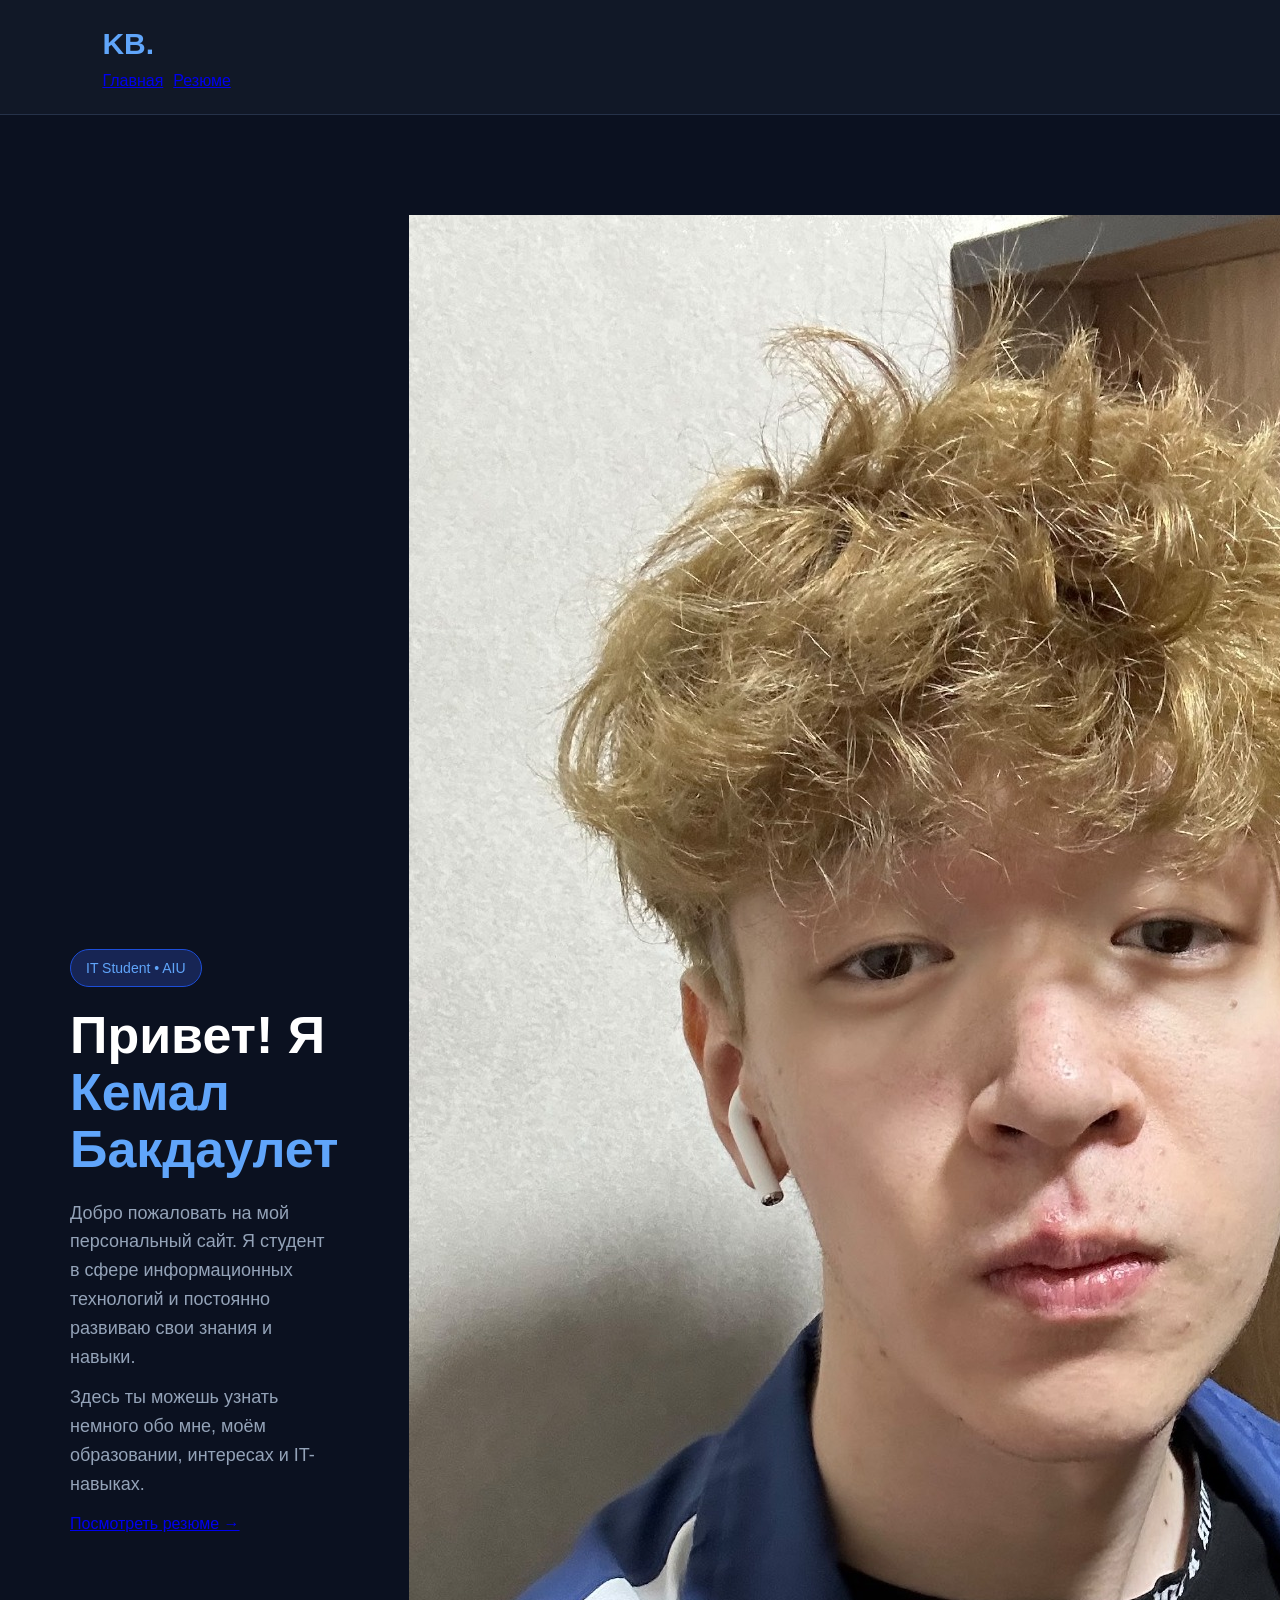
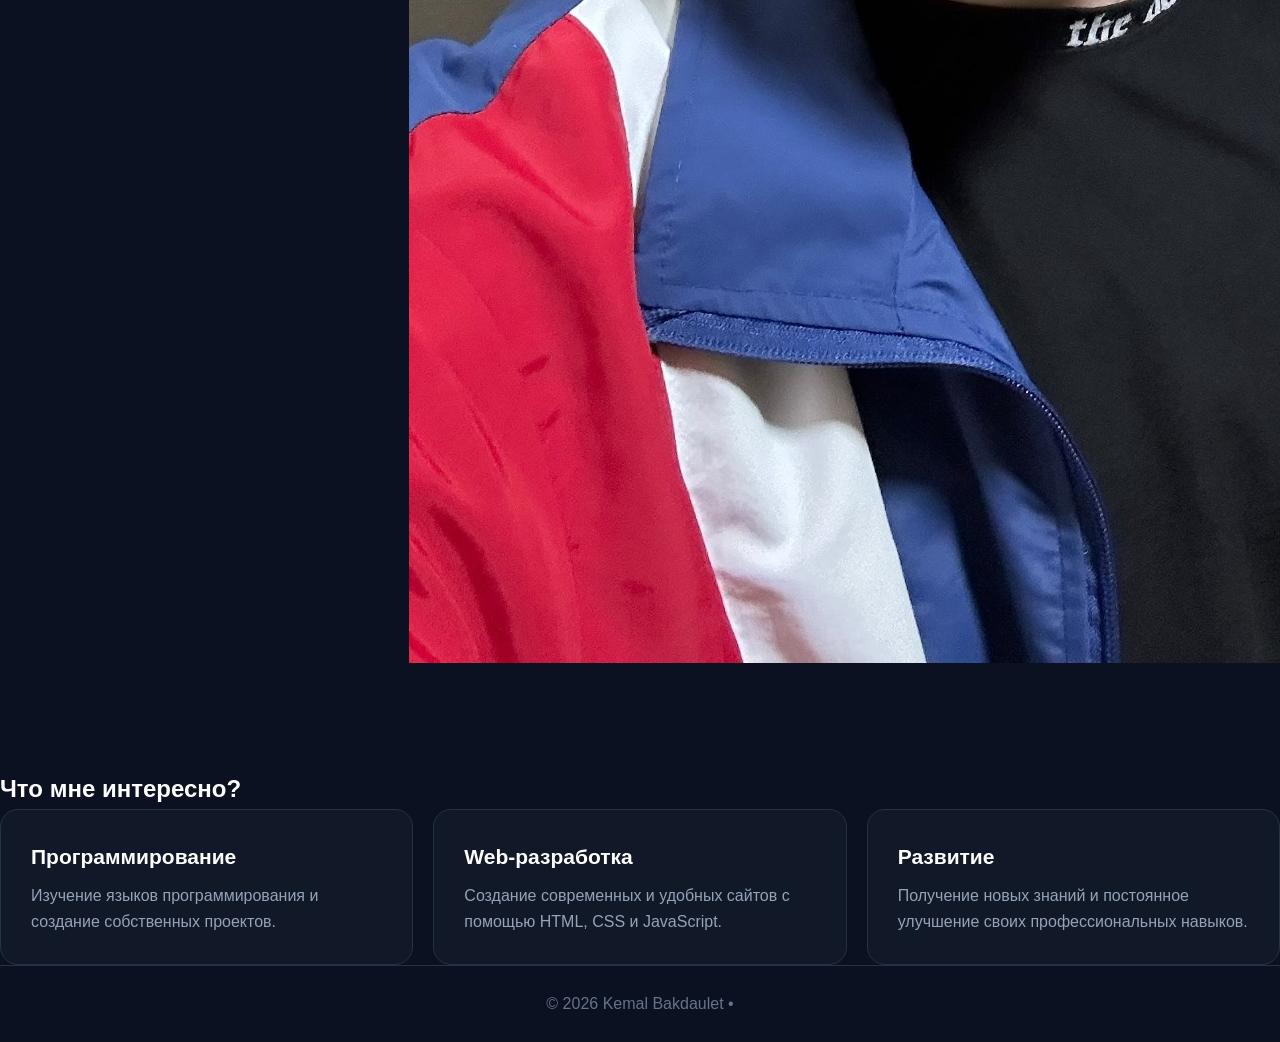
==== index.html @ 25a3812c "сделал резюме сайт с переодом" ====
<!DOCTYPE html>
<html lang="ru">
<head>
    <meta charset="UTF-8">
    <meta name="viewport" content="width=device-width, initial-scale=1.0">
    <title>Kemal Bakdaulet | Главная</title>
    <link rel="stylesheet" href="style.css">
</head>
<body>

<header>
    <div class="navbar">
        <div class="logo">KB.</div>
        <nav>
            <a href="index.html" class="active">Главная</a>
            <a href="resume.html">Резюме</a>
        </nav>
    </div>
</header>

<main class="container">
    <section class="hero">
        <div class="hero-text">
            <span class="badge">IT Student • AIU</span>

            <h1>Привет! Я<br><strong>Кемал Бакдаулет</strong></h1>

            <p>
                Добро пожаловать на мой персональный сайт.
                Я студент в сфере информационных технологий и
                постоянно развиваю свои знания и навыки.
            </p>

            <p>
                Здесь ты можешь узнать немного обо мне,
                моём образовании, интересах и IT-навыках.
            </p>

            <a class="btn" href="resume.html">Посмотреть резюме →</a>
        </div>

        <div class="hero-card">
            <img src="avatar.jpeg" alt="Фото Кемала Бакдаулета">
        </div>
    </section>

    <section class="section">
        <h2>Что мне интересно?</h2>

        <div class="cards">
            <div class="card">
                <h3>Программирование</h3>
                <p>Изучение языков программирования и создание собственных проектов.</p>
            </div>

            <div class="card">
                <h3>Web-разработка</h3>
                <p>Создание современных и удобных сайтов с помощью HTML, CSS и JavaScript.</p>
            </div>

            <div class="card">
                <h3>Развитие</h3>
                <p>Получение новых знаний и постоянное улучшение своих профессиональных навыков.</p>
            </div>
        </div>
    </section>
</main>

<footer>
    © 2026 Kemal Bakdaulet • 
</footer>

</body>
</html>
---- style.css ----
* {
    margin: 0;
    padding: 0;
    box-sizing: border-box;
}

body {
    font-family: Arial, sans-serif;
    background: #0b1120;
    color: #ffffff;
    line-height: 1.6;
}




header {
    width: 100%;
    padding: 20px 8%;
    display: flex;
    justify-content: space-between;
    align-items: center;

    background: #111827;
    border-bottom: 1px solid #263249;

    position: sticky;
    top: 0;
    z-index: 100;
}

.logo {
    font-size: 30px;
    font-weight: bold;
    color: #60a5fa;
}

nav {
    display: flex;
    gap: 10px;
}

nav button {
    padding: 10px 22px;

    border: none;
    border-radius: 10px;

    background: transparent;
    color: #9ca3af;

    font-size: 16px;
    cursor: pointer;

    transition: 0.3s;
}

nav button:hover {
    color: white;
    background: #1e293b;
}

nav button.active {
    background: #2563eb;
    color: white;
}




.page {
    display: none;
    min-height: calc(100vh - 150px);
}

.page.active {
    display: block;
    animation: showPage 0.4s ease;
}

@keyframes showPage {
    from {
        opacity: 0;
        transform: translateY(15px);
    }

    to {
        opacity: 1;
        transform: translateY(0);
    }
}




.hero {
    max-width: 1200px;
    margin: auto;

    padding: 100px 30px;

    display: flex;
    align-items: center;
    justify-content: space-between;

    gap: 70px;
}

.hero-text {
    max-width: 650px;
}

.badge {
    display: inline-block;

    padding: 7px 15px;
    margin-bottom: 20px;

    background: #172554;
    color: #60a5fa;

    border: 1px solid #1d4ed8;
    border-radius: 30px;

    font-size: 14px;
}

h1 {
    font-size: 52px;
    line-height: 1.1;
    margin-bottom: 20px;
}

.hero h1 strong {
    color: #60a5fa;
}

.hero h2 {
    font-size: 27px;
    color: #cbd5e1;
    margin-bottom: 20px;
}

.hero p {
    color: #94a3b8;
    font-size: 18px;
    margin-bottom: 12px;
}




.hero-image img {
    width: 300px;
    height: 300px;

    object-fit: cover;

    border-radius: 50%;

    border: 5px solid #2563eb;

    box-shadow: 0 0 60px rgba(37, 99, 235, 0.35);
}



.main-button {
    margin-top: 25px;

    padding: 14px 25px;

    border: none;
    border-radius: 10px;

    background: #2563eb;
    color: white;

    font-size: 16px;
    font-weight: bold;

    cursor: pointer;

    transition: 0.3s;
}

.main-button:hover {
    background: #3b82f6;
    transform: translateY(-2px);
}


.interests {
    max-width: 1200px;
    margin: auto;
    padding: 30px;
}

.interests > h2 {
    font-size: 32px;
    margin-bottom: 30px;
}

.cards {
    display: grid;

    grid-template-columns:
        repeat(3, 1fr);

    gap: 20px;
}

.card {
    padding: 30px;

    background: #111827;

    border: 1px solid #263249;
    border-radius: 18px;

    transition: 0.3s;
}

.card:hover {
    transform: translateY(-7px);
    border-color: #2563eb;
}

.card-icon {
    font-size: 40px;
    margin-bottom: 15px;
}

.card h3 {
    margin-bottom: 10px;
    font-size: 21px;
}

.card p {
    color: #94a3b8;
}



.resume-container {
    max-width: 900px;
    margin: auto;

    padding: 70px 30px;
}

.resume-header {
    display: flex;
    align-items: center;

    gap: 30px;

    padding: 35px;

    background: #111827;

    border: 1px solid #263249;
    border-radius: 20px;

    margin-bottom: 25px;
}

.resume-header img {
    width: 150px;
    height: 150px;

    object-fit: cover;

    border-radius: 50%;

    border: 4px solid #2563eb;
}

.resume-header h1 {
    font-size: 38px;
    margin-bottom: 8px;
}

.resume-header h2 {
    color: #60a5fa;
    font-size: 19px;
    margin-bottom: 10px;
}

.resume-header p {
    color: #94a3b8;
}



.resume-section {
    padding: 30px;
    margin-bottom: 20px;

    background: #111827;

    border: 1px solid #263249;
    border-radius: 18px;
}

.resume-section h2 {
    color: #60a5fa;
    margin-bottom: 18px;
    font-size: 27px;
}

.resume-section p {
    color: #cbd5e1;
    margin-bottom: 10px;
}

.education h3 {
    font-size: 21px;
    margin-bottom: 5px;
}

.education span {
    color: #64748b;
}



.skills {
    display: flex;
    flex-wrap: wrap;
    gap: 10px;
}

.skills span {
    padding: 8px 15px;

    background: #172554;

    border: 1px solid #1d4ed8;
    border-radius: 20px;

    color: #93c5fd;
}




.qualities {
    display: grid;

    grid-template-columns:
        repeat(3, 1fr);

    gap: 15px;
}

.qualities div {
    padding: 20px;

    background: #0f172a;

    border-radius: 12px;
}

.qualities h3 {
    margin-bottom: 8px;
}

.qualities p {
    font-size: 14px;
}




.goal {
    border-color: #2563eb;
}




footer {
    text-align: center;

    padding: 25px;

    color: #64748b;

    border-top: 1px solid #263249;
}




@media (max-width: 768px) {

    header {
        padding: 15px 20px;
    }

    .hero {
        flex-direction: column-reverse;
        text-align: center;

        padding: 60px 20px;
    }

    .hero-image img {
        width: 220px;
        height: 220px;
    }

    h1 {
        font-size: 38px;
    }

    .cards {
        grid-template-columns: 1fr;
    }

    .resume-header {
        flex-direction: column;
        text-align: center;
    }

    .qualities {
        grid-template-columns: 1fr;
    }
}
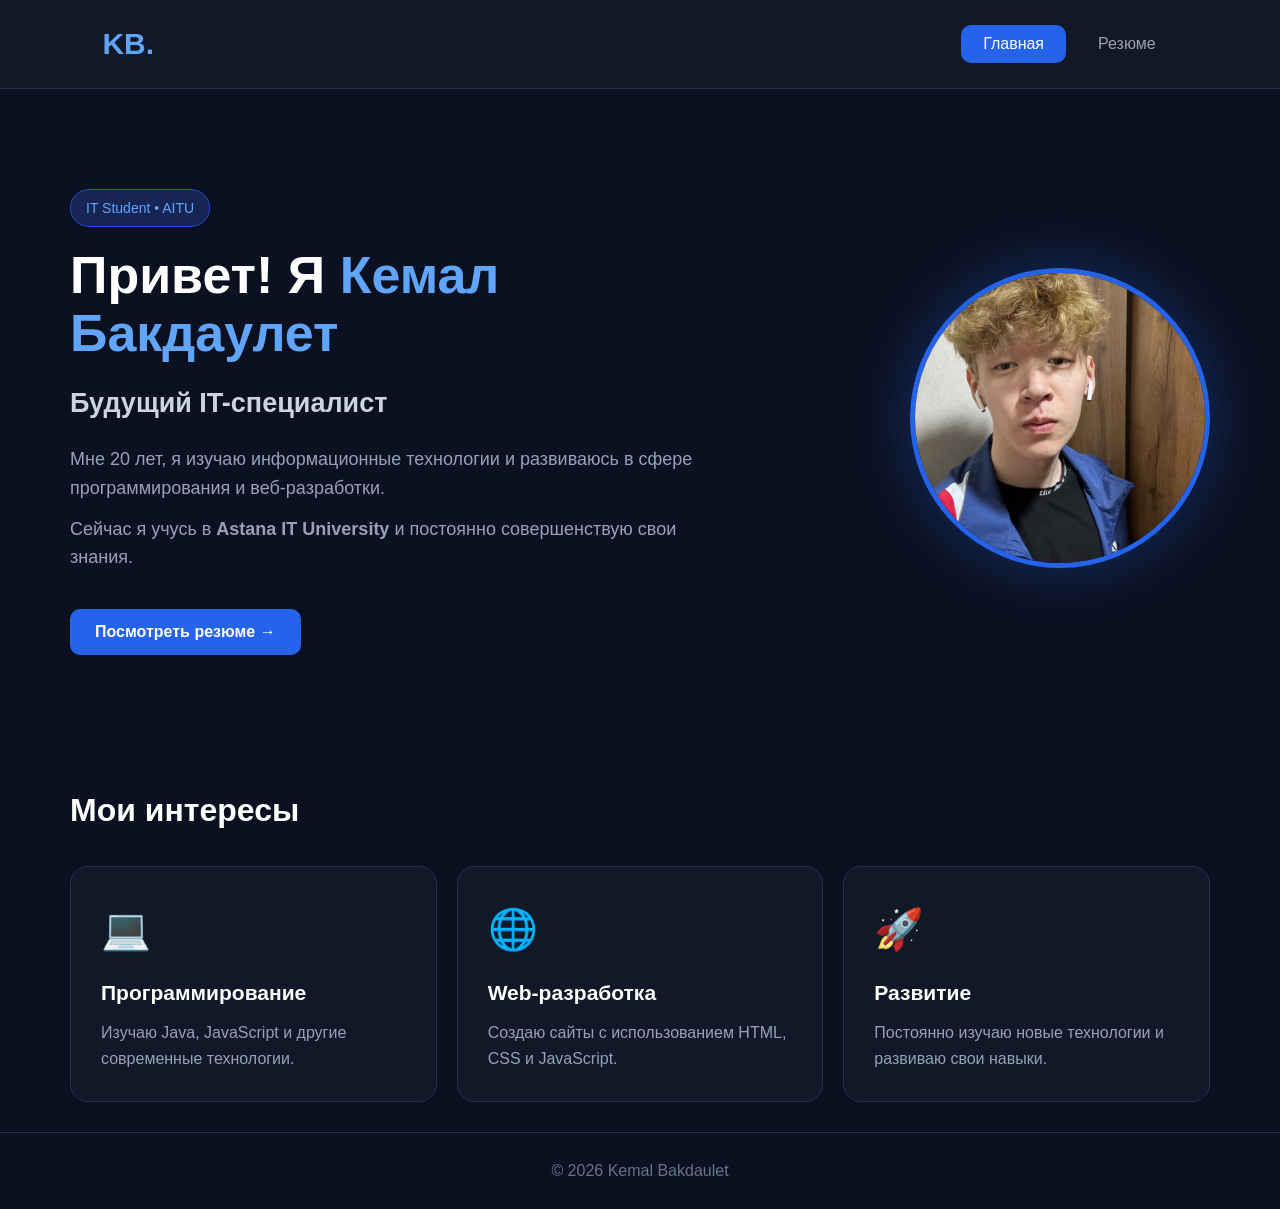
==== commit 03bdc584: "сделал сайт с переходом через джс" ====
--- a/index.html
+++ b/index.html
@@ -3,72 +3,265 @@
 <head>
     <meta charset="UTF-8">
     <meta name="viewport" content="width=device-width, initial-scale=1.0">
-    <title>Kemal Bakdaulet | Главная</title>
+
+    <title>Кемал Бакдаулет | IT Student</title>
+
+    <!-- Подключаем CSS -->
     <link rel="stylesheet" href="style.css">
 </head>
+
 <body>
 
-<header>
-    <div class="navbar">
+    <!-- Шапка сайта -->
+    <header>
         <div class="logo">KB.</div>
+
         <nav>
-            <a href="index.html" class="active">Главная</a>
-            <a href="resume.html">Резюме</a>
+            <button id="homeButton" class="active" onclick="showPage('home')">
+                Главная
+            </button>
+
+            <button id="resumeButton" onclick="showPage('resume')">
+                Резюме
+            </button>
         </nav>
-    </div>
-</header>
-
-<main class="container">
-    <section class="hero">
-        <div class="hero-text">
-            <span class="badge">IT Student • AIU</span>
-
-            <h1>Привет! Я<br><strong>Кемал Бакдаулет</strong></h1>
-
-            <p>
-                Добро пожаловать на мой персональный сайт.
-                Я студент в сфере информационных технологий и
-                постоянно развиваю свои знания и навыки.
-            </p>
-
-            <p>
-                Здесь ты можешь узнать немного обо мне,
-                моём образовании, интересах и IT-навыках.
-            </p>
-
-            <a class="btn" href="resume.html">Посмотреть резюме →</a>
+    </header>
+
+
+    <!-- ==================== -->
+    <!-- ГЛАВНАЯ СТРАНИЦА -->
+    <!-- ==================== -->
+
+    <section id="home" class="page active">
+
+        <div class="hero">
+
+            <div class="hero-text">
+
+                <div class="badge">
+                    IT Student • AITU
+                </div>
+
+                <h1>
+                    Привет! Я <strong>Кемал Бакдаулет</strong>
+                </h1>
+
+                <h2>
+                    Будущий IT-специалист
+                </h2>
+
+                <p>
+                    Мне 20 лет, я изучаю информационные технологии
+                    и развиваюсь в сфере программирования и
+                    веб-разработки.
+                </p>
+
+                <p>
+                    Сейчас я учусь в <strong>Astana IT University</strong>
+                    и постоянно совершенствую свои знания.
+                </p>
+
+                <button class="main-button" onclick="showPage('resume')">
+                    Посмотреть резюме →
+                </button>
+
+            </div>
+
+
+            <div class="hero-image">
+                <img src="avatar.jpeg" alt="Фото Кемала Бакдаулета">
+            </div>
+
         </div>
 
-        <div class="hero-card">
-            <img src="avatar.jpeg" alt="Фото Кемала Бакдаулета">
+
+        <div class="interests">
+
+            <h2>Мои интересы</h2>
+
+            <div class="cards">
+
+                <div class="card">
+                    <div class="card-icon">💻</div>
+                    <h3>Программирование</h3>
+                    <p>
+                        Изучаю Java, JavaScript и другие
+                        современные технологии.
+                    </p>
+                </div>
+
+
+                <div class="card">
+                    <div class="card-icon">🌐</div>
+                    <h3>Web-разработка</h3>
+                    <p>
+                        Создаю сайты с использованием HTML,
+                        CSS и JavaScript.
+                    </p>
+                </div>
+
+
+                <div class="card">
+                    <div class="card-icon">🚀</div>
+                    <h3>Развитие</h3>
+                    <p>
+                        Постоянно изучаю новые технологии
+                        и развиваю свои навыки.
+                    </p>
+                </div>
+
+            </div>
+
         </div>
+
     </section>
 
-    <section class="section">
-        <h2>Что мне интересно?</h2>
-
-        <div class="cards">
-            <div class="card">
-                <h3>Программирование</h3>
-                <p>Изучение языков программирования и создание собственных проектов.</p>
-            </div>
-
-            <div class="card">
-                <h3>Web-разработка</h3>
-                <p>Создание современных и удобных сайтов с помощью HTML, CSS и JavaScript.</p>
-            </div>
-
-            <div class="card">
-                <h3>Развитие</h3>
-                <p>Получение новых знаний и постоянное улучшение своих профессиональных навыков.</p>
-            </div>
+
+
+    <!-- ==================== -->
+    <!-- СТРАНИЦА РЕЗЮМЕ -->
+    <!-- ==================== -->
+
+    <section id="resume" class="page">
+
+        <div class="resume-container">
+
+            <div class="resume-header">
+
+                <img src="avatar.jpeg" alt="Кемал Бакдаулет">
+
+                <div>
+                    <h1>Кемал Бакдаулет</h1>
+
+                    <h2>
+                        IT Student • начинающий IT-специалист
+                    </h2>
+
+                    <p>
+                        20 лет • Astana IT University • Казахстан
+                    </p>
+                </div>
+
+            </div>
+
+
+            <div class="resume-section">
+
+                <h2>Обо мне</h2>
+
+                <p>
+                    Я студент Astana IT University, интересующийся
+                    информационными технологиями, программированием
+                    и разработкой веб-приложений.
+                </p>
+
+                <p>
+                    Мне нравится изучать новые технологии,
+                    работать над проектами и получать практический
+                    опыт в IT.
+                </p>
+
+            </div>
+
+
+            <div class="resume-section">
+
+                <h2>Образование</h2>
+
+                <div class="education">
+
+                    <h3>Astana IT University</h3>
+
+                    <p>
+                        Студент направления информационных технологий.
+                    </p>
+
+                    <span>
+                        Казахстан • Астана
+                    </span>
+
+                </div>
+
+            </div>
+
+
+            <div class="resume-section">
+
+                <h2>Навыки</h2>
+
+                <div class="skills">
+
+                    <span>HTML</span>
+                    <span>CSS</span>
+                    <span>JavaScript</span>
+                    <span>Java</span>
+                    <span>SQL</span>
+                    <span>Git</span>
+
+                </div>
+
+            </div>
+
+
+            <div class="resume-section">
+
+                <h2>Личные качества</h2>
+
+                <div class="qualities">
+
+                    <div>
+                        <h3>Ответственность</h3>
+                        <p>
+                            Стараюсь качественно выполнять
+                            поставленные задачи.
+                        </p>
+                    </div>
+
+                    <div>
+                        <h3>Обучаемость</h3>
+                        <p>
+                            Быстро осваиваю новые технологии
+                            и инструменты.
+                        </p>
+                    </div>
+
+                    <div>
+                        <h3>Командная работа</h3>
+                        <p>
+                            Умею работать в команде и находить
+                            решения совместно.
+                        </p>
+                    </div>
+
+                </div>
+
+            </div>
+
+
+            <div class="resume-section goal">
+
+                <h2>Моя цель</h2>
+
+                <p>
+                    Стать профессиональным IT-специалистом,
+                    получить практический опыт и участвовать
+                    в интересных технологических проектах.
+                </p>
+
+            </div>
+
         </div>
+
     </section>
-</main>
-
-<footer>
-    © 2026 Kemal Bakdaulet • 
-</footer>
+
+
+    <footer>
+        © 2026 Kemal Bakdaulet
+    </footer>
+
+
+    <!-- Подключаем JavaScript -->
+    <script src="script.js"></script>
 
 </body>
-</html>
+</html>
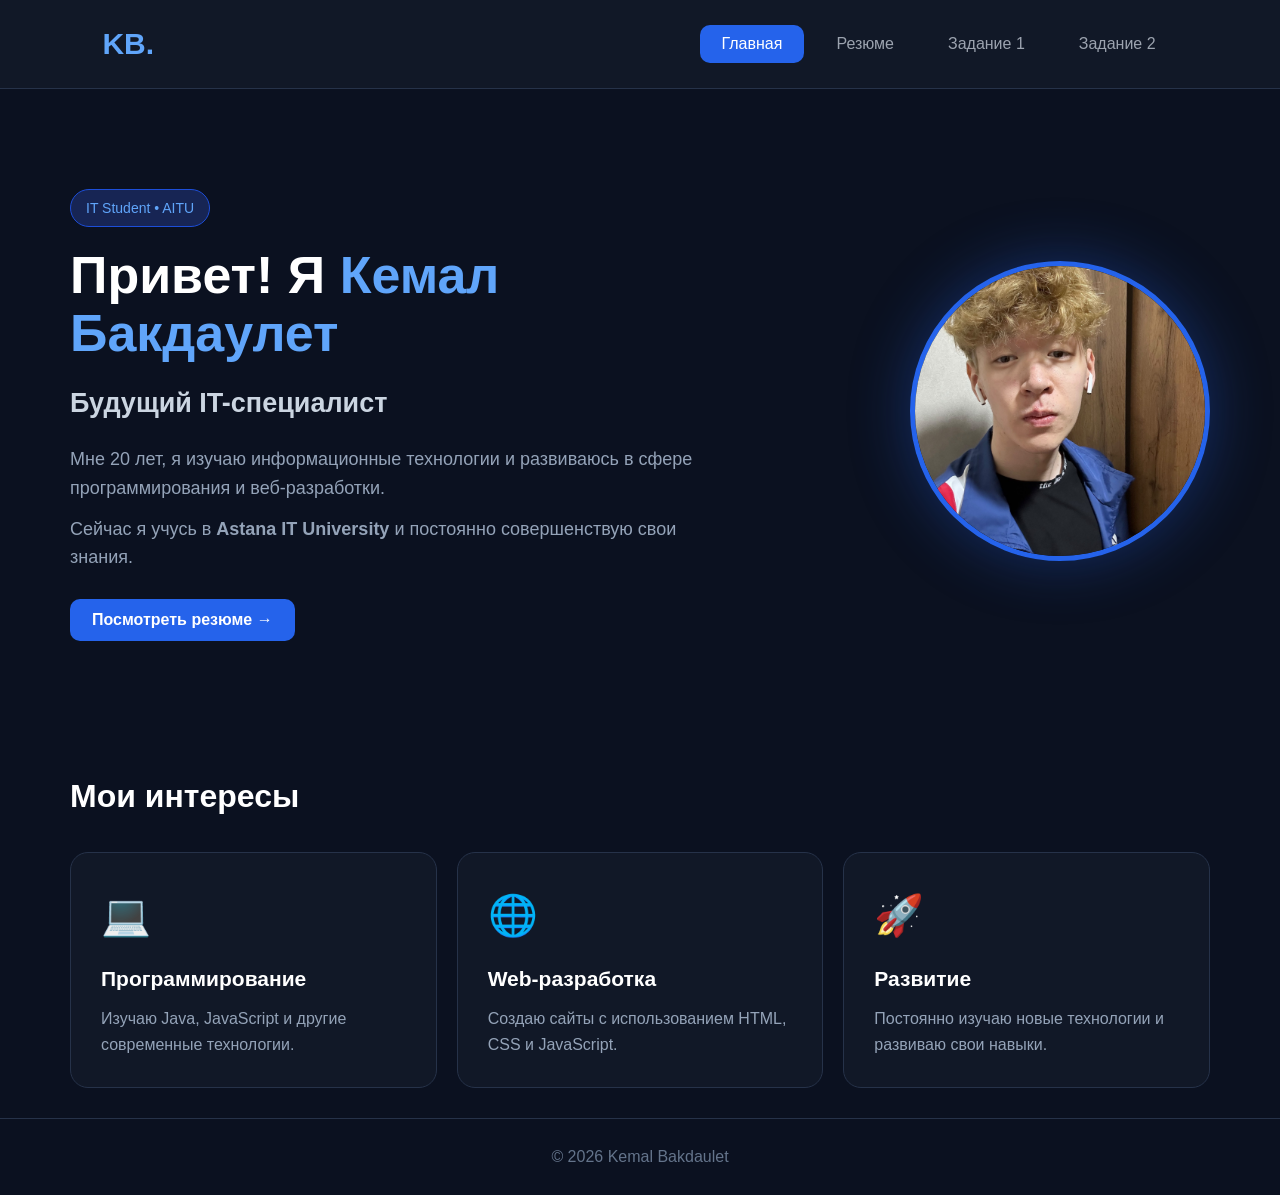
==== commit 74ee2eeb: "выполнил 1 и 2 задание" ====
--- a/index.html
+++ b/index.html
@@ -3,264 +3,324 @@
 <head>
     <meta charset="UTF-8">
     <meta name="viewport" content="width=device-width, initial-scale=1.0">
-
     <title>Кемал Бакдаулет | IT Student</title>
 
-    <!-- Подключаем CSS -->
     <link rel="stylesheet" href="style.css">
 </head>
 
 <body>
 
-    <!-- Шапка сайта -->
+    <!-- ==================== ШАПКА ==================== -->
     <header>
         <div class="logo">KB.</div>
 
         <nav>
-            <button id="homeButton" class="active" onclick="showPage('home')">
-                Главная
-            </button>
-
-            <button id="resumeButton" onclick="showPage('resume')">
-                Резюме
-            </button>
+            <button class="nav-btn active" data-page="home">Главная</button>
+            <button class="nav-btn" data-page="resume">Резюме</button>
+            <button class="nav-btn" data-page="task1">Задание 1</button>
+            <button class="nav-btn" data-page="task2">Задание 2</button>
         </nav>
     </header>
 
 
-    <!-- ==================== -->
-    <!-- ГЛАВНАЯ СТРАНИЦА -->
-    <!-- ==================== -->
-
+    <!-- ==================== ГЛАВНАЯ ==================== -->
     <section id="home" class="page active">
-
         <div class="hero">
-
             <div class="hero-text">
-
-                <div class="badge">
-                    IT Student • AITU
-                </div>
-
-                <h1>
-                    Привет! Я <strong>Кемал Бакдаулет</strong>
-                </h1>
-
-                <h2>
-                    Будущий IT-специалист
-                </h2>
-
-                <p>
-                    Мне 20 лет, я изучаю информационные технологии
-                    и развиваюсь в сфере программирования и
-                    веб-разработки.
-                </p>
-
-                <p>
-                    Сейчас я учусь в <strong>Astana IT University</strong>
-                    и постоянно совершенствую свои знания.
-                </p>
-
-                <button class="main-button" onclick="showPage('resume')">
-                    Посмотреть резюме →
-                </button>
-
-            </div>
-
-
+                <div class="badge">IT Student • AITU</div>
+                <h1>Привет! Я <strong>Кемал Бакдаулет</strong></h1>
+                <h2>Будущий IT-специалист</h2>
+                <p>Мне 20 лет, я изучаю информационные технологии и развиваюсь в сфере программирования и веб-разработки.</p>
+                <p>Сейчас я учусь в <strong>Astana IT University</strong> и постоянно совершенствую свои знания.</p>
+                <button class="main-button" data-page="resume">Посмотреть резюме →</button>
+            </div>
             <div class="hero-image">
                 <img src="avatar.jpeg" alt="Фото Кемала Бакдаулета">
             </div>
-
-        </div>
-
+        </div>
 
         <div class="interests">
-
             <h2>Мои интересы</h2>
-
             <div class="cards">
-
                 <div class="card">
                     <div class="card-icon">💻</div>
                     <h3>Программирование</h3>
-                    <p>
-                        Изучаю Java, JavaScript и другие
-                        современные технологии.
-                    </p>
-                </div>
-
-
+                    <p>Изучаю Java, JavaScript и другие современные технологии.</p>
+                </div>
                 <div class="card">
                     <div class="card-icon">🌐</div>
                     <h3>Web-разработка</h3>
-                    <p>
-                        Создаю сайты с использованием HTML,
-                        CSS и JavaScript.
-                    </p>
-                </div>
-
-
+                    <p>Создаю сайты с использованием HTML, CSS и JavaScript.</p>
+                </div>
                 <div class="card">
                     <div class="card-icon">🚀</div>
                     <h3>Развитие</h3>
-                    <p>
-                        Постоянно изучаю новые технологии
-                        и развиваю свои навыки.
-                    </p>
-                </div>
-
-            </div>
-
-        </div>
-
+                    <p>Постоянно изучаю новые технологии и развиваю свои навыки.</p>
+                </div>
+            </div>
+        </div>
     </section>
 
 
-
-    <!-- ==================== -->
-    <!-- СТРАНИЦА РЕЗЮМЕ -->
-    <!-- ==================== -->
-
+    <!-- ==================== РЕЗЮМЕ ==================== -->
     <section id="resume" class="page">
-
         <div class="resume-container">
 
             <div class="resume-header">
-
                 <img src="avatar.jpeg" alt="Кемал Бакдаулет">
-
                 <div>
                     <h1>Кемал Бакдаулет</h1>
-
-                    <h2>
-                        IT Student • начинающий IT-специалист
-                    </h2>
-
-                    <p>
-                        20 лет • Astana IT University • Казахстан
-                    </p>
-                </div>
-
-            </div>
-
+                    <h2>IT Student • начинающий IT-специалист</h2>
+                    <p>20 лет • Astana IT University • Казахстан</p>
+                </div>
+            </div>
 
             <div class="resume-section">
-
                 <h2>Обо мне</h2>
-
-                <p>
-                    Я студент Astana IT University, интересующийся
-                    информационными технологиями, программированием
-                    и разработкой веб-приложений.
-                </p>
-
-                <p>
-                    Мне нравится изучать новые технологии,
-                    работать над проектами и получать практический
-                    опыт в IT.
-                </p>
-
-            </div>
-
+                <p>Я студент Astana IT University, интересующийся информационными технологиями, программированием и разработкой веб-приложений.</p>
+                <p>Мне нравится изучать новые технологии, работать над проектами и получать практический опыт в IT.</p>
+            </div>
 
             <div class="resume-section">
-
                 <h2>Образование</h2>
-
                 <div class="education">
-
                     <h3>Astana IT University</h3>
-
-                    <p>
-                        Студент направления информационных технологий.
-                    </p>
-
-                    <span>
-                        Казахстан • Астана
-                    </span>
-
-                </div>
-
-            </div>
-
+                    <p>Студент направления информационных технологий.</p>
+                    <span>Казахстан • Астана</span>
+                </div>
+            </div>
 
             <div class="resume-section">
-
                 <h2>Навыки</h2>
-
                 <div class="skills">
-
                     <span>HTML</span>
                     <span>CSS</span>
                     <span>JavaScript</span>
                     <span>Java</span>
                     <span>SQL</span>
                     <span>Git</span>
-
-                </div>
-
-            </div>
-
+                </div>
+            </div>
 
             <div class="resume-section">
-
                 <h2>Личные качества</h2>
-
                 <div class="qualities">
-
                     <div>
                         <h3>Ответственность</h3>
-                        <p>
-                            Стараюсь качественно выполнять
-                            поставленные задачи.
-                        </p>
+                        <p>Стараюсь качественно выполнять поставленные задачи.</p>
                     </div>
-
                     <div>
                         <h3>Обучаемость</h3>
-                        <p>
-                            Быстро осваиваю новые технологии
-                            и инструменты.
-                        </p>
+                        <p>Быстро осваиваю новые технологии и инструменты.</p>
                     </div>
-
                     <div>
                         <h3>Командная работа</h3>
-                        <p>
-                            Умею работать в команде и находить
-                            решения совместно.
-                        </p>
+                        <p>Умею работать в команде и находить решения совместно.</p>
                     </div>
-
-                </div>
-
-            </div>
-
+                </div>
+            </div>
 
             <div class="resume-section goal">
-
                 <h2>Моя цель</h2>
-
-                <p>
-                    Стать профессиональным IT-специалистом,
-                    получить практический опыт и участвовать
-                    в интересных технологических проектах.
+                <p>Стать профессиональным IT-специалистом, получить практический опыт и участвовать в интересных технологических проектах.</p>
+            </div>
+
+        </div>
+    </section>
+
+
+    <!-- ==================== ЗАДАНИЕ 1 ==================== -->
+    <section id="task1" class="page">
+        <div class="task-container">
+
+            <div class="task-header">
+                <h1>Задание 1 — универсальная песочница DOM</h1>
+                <p>Вводи любые селекторы и тексты. Всё применяется на лету.</p>
+            </div>
+
+            <!-- ============ ЭТАП 1: Изменить элемент по селектору ============ -->
+            <div class="task-block">
+                <h3>ЭТАП 1 — Изменить текст элемента по селектору</h3>
+                <p class="hint">
+                    Можно использовать <code>#id</code>, <code>.class</code> или <code>тег</code>.
+                    Например: <code>#helloText</code>, <code>.old-element</code>, <code>footer</code>.
                 </p>
 
-            </div>
-
-        </div>
-
+                <label class="field-label">Селектор элемента:</label>
+                <input
+                    type="text"
+                    id="editSelector"
+                    class="text-input"
+                    value="#helloText"
+                    placeholder="#id, .class или тег"
+                >
+
+                <label class="field-label">Новый текст:</label>
+                <input
+                    type="text"
+                    id="editText"
+                    class="text-input"
+                    value="Сәлем, әлем!"
+                    placeholder="Введи любой текст"
+                >
+
+                <button id="editBtn" class="main-button">Применить изменения</button>
+
+                <p class="result" id="editResult"></p>
+            </div>
+
+
+            <!-- ============ ЭТАП 2: Создать новый div ============ -->
+            <div class="task-block">
+                <h3>ЭТАП 2 — Создать новый &lt;div&gt; и добавить куда угодно</h3>
+
+                <label class="field-label">Класс нового div:</label>
+                <input
+                    type="text"
+                    id="newDivClass"
+                    class="text-input"
+                    value="new-div"
+                    placeholder="например: new-div"
+                >
+
+                <label class="field-label">Текст нового div:</label>
+                <input
+                    type="text"
+                    id="newDivText"
+                    class="text-input"
+                    value="Мен жаңа элементпін"
+                    placeholder="Любой текст"
+                >
+
+                <label class="field-label">Куда добавить (селектор родителя):</label>
+                <input
+                    type="text"
+                    id="newDivParent"
+                    class="text-input"
+                    value="body"
+                    placeholder="body, #paragraphArea, .task-container..."
+                >
+
+                <button id="createDivBtn" class="main-button">Создать div</button>
+
+                <p class="result" id="createDivResult"></p>
+            </div>
+
+
+            <!-- ============ ЭТАП 3: Удалить элемент ============ -->
+            <div class="task-block">
+                <h3>ЭТАП 3 — Удалить элемент по селектору</h3>
+                <p class="hint">
+                    Ниже специально лежит удаляемый элемент:
+                    <code>&lt;div class="old-element"&gt;</code>
+                </p>
+
+                <div class="old-element">Мен ескі элементпін</div>
+
+                <label class="field-label">Селектор для удаления:</label>
+                <input
+                    type="text"
+                    id="removeSelector"
+                    class="text-input"
+                    value=".old-element"
+                    placeholder=".old-element"
+                >
+
+                <button id="removeBtn" class="main-button">Удалить элемент</button>
+
+                <p class="result" id="removeResult"></p>
+            </div>
+
+
+            <!-- ============ ЭТАП 4: Создать абзац с кликом ============ -->
+            <div class="task-block">
+                <h3>ЭТАП 4 — Создать &lt;p&gt;, который меняет цвет и размер по клику</h3>
+
+                <label class="field-label">Текст абзаца:</label>
+                <input
+                    type="text"
+                    id="paragraphText"
+                    class="text-input"
+                    value="Бұл ауыспалы абзац"
+                    placeholder="Любой текст"
+                >
+
+                <label class="field-label">Куда добавить (селектор родителя):</label>
+                <input
+                    type="text"
+                    id="paragraphParent"
+                    class="text-input"
+                    value="#paragraphArea"
+                    placeholder="#paragraphArea"
+                >
+
+                <button id="createParagraphBtn" class="main-button">Создать абзац</button>
+
+                <p class="result" id="paragraphResult"></p>
+
+                <div id="paragraphArea"></div>
+            </div>
+
+        </div>
     </section>
 
 
+    <!-- ==================== ЗАДАНИЕ 2 ==================== -->
+    <section id="task2" class="page">
+        <div class="task-container">
+
+            <div class="task-header">
+                <h1>Задание 2 — управление классами</h1>
+                <p>Выбирай элемент по селектору, вводи класс, управляй им.</p>
+            </div>
+
+            <div class="task-block">
+                <h3>Управление классами элемента</h3>
+
+                <label class="field-label">Селектор элемента:</label>
+                <input
+                    type="text"
+                    id="classSelector"
+                    class="text-input"
+                    value="#classTarget"
+                    placeholder="#classTarget, .demo-box, ..."
+                >
+
+                <label class="field-label">Класс для управления:</label>
+                <input
+                    type="text"
+                    id="className"
+                    class="text-input"
+                    value="active"
+                    placeholder="active"
+                >
+
+                <div class="btn-row">
+                    <button id="toggleBtn" class="main-button">Toggle</button>
+                    <button id="addBtn" class="main-button secondary">Add</button>
+                    <button id="removeClassBtn" class="main-button secondary">Remove</button>
+                    <button id="showBtn" class="main-button secondary">Показать классы</button>
+                </div>
+
+                <p class="result" id="classResult"></p>
+
+                <!-- Целевой элемент, к которому по умолчанию применяются действия -->
+                <div id="classTarget" class="demo-box">
+                    Менің кластарым бар
+                </div>
+
+            </div>
+
+        </div>
+    </section>
+
+
+    <!-- ==================== ПОДВАЛ ==================== -->
     <footer>
         © 2026 Kemal Bakdaulet
     </footer>
 
 
-    <!-- Подключаем JavaScript -->
     <script src="script.js"></script>
 
 </body>
--- a/style.css
+++ b/style.css
@@ -1,3 +1,4 @@
+/* ==================== СБРОС И БАЗА ==================== */
 * {
     margin: 0;
     padding: 0;
@@ -13,7 +14,7 @@
 
 
 
-
+/* ==================== ШАПКА ==================== */
 header {
     width: 100%;
     padding: 20px 8%;
@@ -29,49 +30,28 @@
     z-index: 100;
 }
 
-.logo {
-    font-size: 30px;
-    font-weight: bold;
-    color: #60a5fa;
-}
-
-nav {
-    display: flex;
-    gap: 10px;
-}
+.logo { font-size: 30px; font-weight: bold; color: #60a5fa; }
+
+nav { display: flex; gap: 10px; flex-wrap: wrap; }
 
 nav button {
     padding: 10px 22px;
-
     border: none;
     border-radius: 10px;
-
     background: transparent;
     color: #9ca3af;
-
     font-size: 16px;
     cursor: pointer;
-
-    transition: 0.3s;
-}
-
-nav button:hover {
-    color: white;
-    background: #1e293b;
-}
-
-nav button.active {
-    background: #2563eb;
-    color: white;
-}
-
-
-
-
-.page {
-    display: none;
-    min-height: calc(100vh - 150px);
-}
+    transition: 0.3s;
+}
+
+nav button:hover { color: white; background: #1e293b; }
+nav button.active { background: #2563eb; color: white; }
+
+
+
+/* ==================== ПЕРЕКЛЮЧЕНИЕ СТРАНИЦ ==================== */
+.page { display: none; min-height: calc(100vh - 150px); }
 
 .page.active {
     display: block;
@@ -79,352 +59,364 @@
 }
 
 @keyframes showPage {
-    from {
-        opacity: 0;
-        transform: translateY(15px);
-    }
-
-    to {
-        opacity: 1;
-        transform: translateY(0);
-    }
-}
-
-
-
-
+    from { opacity: 0; transform: translateY(15px); }
+    to   { opacity: 1; transform: translateY(0); }
+}
+
+
+
+/* ==================== ГЛАВНАЯ ==================== */
 .hero {
     max-width: 1200px;
     margin: auto;
-
     padding: 100px 30px;
-
     display: flex;
     align-items: center;
     justify-content: space-between;
-
     gap: 70px;
 }
 
-.hero-text {
-    max-width: 650px;
-}
+.hero-text { max-width: 650px; }
 
 .badge {
     display: inline-block;
-
     padding: 7px 15px;
     margin-bottom: 20px;
-
     background: #172554;
     color: #60a5fa;
-
     border: 1px solid #1d4ed8;
     border-radius: 30px;
-
-    font-size: 14px;
-}
-
-h1 {
-    font-size: 52px;
-    line-height: 1.1;
-    margin-bottom: 20px;
-}
-
-.hero h1 strong {
-    color: #60a5fa;
-}
-
-.hero h2 {
-    font-size: 27px;
-    color: #cbd5e1;
-    margin-bottom: 20px;
-}
-
-.hero p {
-    color: #94a3b8;
-    font-size: 18px;
-    margin-bottom: 12px;
-}
-
-
-
+    font-size: 14px;
+}
+
+h1 { font-size: 52px; line-height: 1.1; margin-bottom: 20px; }
+.hero h1 strong { color: #60a5fa; }
+.hero h2 { font-size: 27px; color: #cbd5e1; margin-bottom: 20px; }
+.hero p { color: #94a3b8; font-size: 18px; margin-bottom: 12px; }
 
 .hero-image img {
-    width: 300px;
-    height: 300px;
-
+    width: 300px; height: 300px;
     object-fit: cover;
-
     border-radius: 50%;
-
     border: 5px solid #2563eb;
-
     box-shadow: 0 0 60px rgba(37, 99, 235, 0.35);
 }
 
-
-
 .main-button {
-    margin-top: 25px;
-
-    padding: 14px 25px;
-
+    margin-top: 15px;
+    padding: 12px 22px;
     border: none;
     border-radius: 10px;
-
     background: #2563eb;
     color: white;
-
     font-size: 16px;
     font-weight: bold;
-
     cursor: pointer;
-
-    transition: 0.3s;
-}
-
-.main-button:hover {
-    background: #3b82f6;
-    transform: translateY(-2px);
-}
-
-
-.interests {
-    max-width: 1200px;
-    margin: auto;
-    padding: 30px;
-}
-
-.interests > h2 {
-    font-size: 32px;
-    margin-bottom: 30px;
-}
+    transition: 0.3s;
+}
+
+.main-button:hover { background: #3b82f6; transform: translateY(-2px); }
+
+.main-button.secondary {
+    background: #1e293b;
+    color: #cbd5e1;
+    border: 1px solid #334155;
+}
+
+.main-button.secondary:hover { background: #334155; color: white; }
+
+
+
+/* ==================== ПОЛЯ ВВОДА ==================== */
+.field-label {
+    display: block;
+    margin-bottom: 6px;
+    color: #94a3b8;
+    font-size: 14px;
+}
+
+.text-input {
+    width: 100%;
+    padding: 12px 16px;
+    margin-bottom: 12px;
+
+    background: #0f172a;
+    color: #ffffff;
+
+    border: 1px solid #263249;
+    border-radius: 10px;
+
+    font-size: 15px;
+    font-family: monospace;
+
+    transition: 0.3s;
+}
+
+.text-input:focus {
+    outline: none;
+    border-color: #2563eb;
+    box-shadow: 0 0 0 3px rgba(37, 99, 235, 0.2);
+}
+
+.text-input::placeholder { color: #475569; }
+
+.result {
+    margin-top: 10px;
+    font-size: 14px;
+    min-height: 20px;
+    color: #94a3b8;
+}
+
+.result.ok    { color: #4ade80; }
+.result.error { color: #f87171; }
+
+
+
+/* ==================== ИНТЕРЕСЫ ==================== */
+.interests { max-width: 1200px; margin: auto; padding: 30px; }
+.interests > h2 { font-size: 32px; margin-bottom: 30px; }
 
 .cards {
     display: grid;
-
-    grid-template-columns:
-        repeat(3, 1fr);
-
+    grid-template-columns: repeat(3, 1fr);
     gap: 20px;
 }
 
 .card {
     padding: 30px;
-
-    background: #111827;
-
+    background: #111827;
     border: 1px solid #263249;
     border-radius: 18px;
-
-    transition: 0.3s;
-}
-
-.card:hover {
-    transform: translateY(-7px);
-    border-color: #2563eb;
-}
-
-.card-icon {
-    font-size: 40px;
-    margin-bottom: 15px;
-}
-
-.card h3 {
-    margin-bottom: 10px;
-    font-size: 21px;
-}
-
-.card p {
-    color: #94a3b8;
-}
-
-
-
-.resume-container {
-    max-width: 900px;
-    margin: auto;
-
-    padding: 70px 30px;
-}
+    transition: 0.3s;
+}
+
+.card:hover { transform: translateY(-7px); border-color: #2563eb; }
+.card-icon { font-size: 40px; margin-bottom: 15px; }
+.card h3 { margin-bottom: 10px; font-size: 21px; }
+.card p { color: #94a3b8; }
+
+
+
+/* ==================== РЕЗЮМЕ ==================== */
+.resume-container { max-width: 900px; margin: auto; padding: 70px 30px; }
 
 .resume-header {
     display: flex;
     align-items: center;
-
     gap: 30px;
-
     padding: 35px;
-
-    background: #111827;
-
+    background: #111827;
     border: 1px solid #263249;
     border-radius: 20px;
-
     margin-bottom: 25px;
 }
 
 .resume-header img {
-    width: 150px;
-    height: 150px;
-
+    width: 150px; height: 150px;
     object-fit: cover;
-
     border-radius: 50%;
-
     border: 4px solid #2563eb;
 }
 
-.resume-header h1 {
-    font-size: 38px;
-    margin-bottom: 8px;
-}
-
-.resume-header h2 {
-    color: #60a5fa;
-    font-size: 19px;
-    margin-bottom: 10px;
-}
-
-.resume-header p {
-    color: #94a3b8;
-}
-
-
+.resume-header h1 { font-size: 38px; margin-bottom: 8px; }
+.resume-header h2 { color: #60a5fa; font-size: 19px; margin-bottom: 10px; }
+.resume-header p { color: #94a3b8; }
 
 .resume-section {
     padding: 30px;
     margin-bottom: 20px;
-
-    background: #111827;
-
+    background: #111827;
     border: 1px solid #263249;
     border-radius: 18px;
 }
 
-.resume-section h2 {
-    color: #60a5fa;
-    margin-bottom: 18px;
-    font-size: 27px;
-}
-
-.resume-section p {
-    color: #cbd5e1;
-    margin-bottom: 10px;
-}
-
-.education h3 {
-    font-size: 21px;
-    margin-bottom: 5px;
-}
-
-.education span {
-    color: #64748b;
-}
-
-
-
-.skills {
-    display: flex;
-    flex-wrap: wrap;
-    gap: 10px;
-}
+.resume-section h2 { color: #60a5fa; margin-bottom: 18px; font-size: 27px; }
+.resume-section p { color: #cbd5e1; margin-bottom: 10px; }
+
+.education h3 { font-size: 21px; margin-bottom: 5px; }
+.education span { color: #64748b; }
+
+.skills { display: flex; flex-wrap: wrap; gap: 10px; }
 
 .skills span {
     padding: 8px 15px;
-
     background: #172554;
-
     border: 1px solid #1d4ed8;
     border-radius: 20px;
-
-    color: #93c5fd;
-}
-
-
-
+    color: #93c5fd;
+}
 
 .qualities {
     display: grid;
-
-    grid-template-columns:
-        repeat(3, 1fr);
-
+    grid-template-columns: repeat(3, 1fr);
     gap: 15px;
 }
 
-.qualities div {
+.qualities div { padding: 20px; background: #0f172a; border-radius: 12px; }
+.qualities h3 { margin-bottom: 8px; }
+.qualities p { font-size: 14px; }
+
+.goal { border-color: #2563eb; }
+
+
+
+/* ==================== СТРАНИЦЫ ЗАДАНИЙ ==================== */
+.task-container {
+    max-width: 900px;
+    margin: auto;
+    padding: 70px 30px;
+    display: flex;
+    flex-direction: column;
+    gap: 20px;
+}
+
+.task-header {
+    padding: 30px;
+    background: #111827;
+    border: 1px solid #263249;
+    border-radius: 20px;
+}
+
+.task-header h1 { font-size: 34px; color: #60a5fa; margin-bottom: 8px; }
+.task-header p { color: #94a3b8; }
+
+.task-block {
+    padding: 25px;
+    background: #111827;
+    border: 1px solid #263249;
+    border-radius: 18px;
+}
+
+.task-block h3 {
+    color: #60a5fa;
+    margin-bottom: 15px;
+    font-size: 20px;
+}
+
+.task-block code {
+    background: #0f172a;
+    padding: 2px 8px;
+    border-radius: 6px;
+    color: #93c5fd;
+    font-size: 14px;
+}
+
+.hint {
+    color: #64748b;
+    font-size: 14px;
+    margin-bottom: 15px;
+}
+
+.btn-row { display: flex; flex-wrap: wrap; gap: 10px; }
+.btn-row .main-button { margin-top: 0; }
+
+
+
+/* ==================== ЭЛЕМЕНТЫ ДЛЯ ЗАДАНИЙ ==================== */
+
+#helloText {
+    display: inline-block;
+    padding: 10px 16px;
+    background: #0f172a;
+    border-radius: 10px;
+    font-size: 18px;
+    color: #93c5fd;
+    margin-bottom: 15px;
+}
+
+.old-element {
+    padding: 15px 20px;
+    background: #0f172a;
+    border-radius: 12px;
+    color: #f87171;
+    margin-bottom: 15px;
+}
+
+#paragraphArea {
+    margin-top: 15px;
+    display: flex;
+    flex-direction: column;
+    gap: 12px;
+}
+
+.created-paragraph {
+    padding: 18px 22px;
+    background: #0f172a;
+    border-radius: 12px;
+    font-size: 18px;
+    color: #cbd5e1;
+    cursor: pointer;
+    transition: 0.3s;
+    user-select: none;
+}
+
+.created-paragraph:hover { background: #1e293b; }
+
+.new-div {
+    margin: 20px;
+    padding: 18px 25px;
+    background: #172554;
+    border: 1px solid #1d4ed8;
+    border-radius: 12px;
+    color: #93c5fd;
+    font-weight: bold;
+    text-align: center;
+    animation: showPage 0.4s ease;
+}
+
+.demo-box {
     padding: 20px;
-
-    background: #0f172a;
-
+    background: #0f172a;
+    border: 2px solid #263249;
     border-radius: 12px;
-}
-
-.qualities h3 {
-    margin-bottom: 8px;
-}
-
-.qualities p {
-    font-size: 14px;
-}
-
-
-
-
-.goal {
+    color: #cbd5e1;
+    margin-top: 15px;
+    transition: 0.3s;
+    font-size: 18px;
+}
+
+.demo-box.active {
+    background: #172554;
     border-color: #2563eb;
-}
-
-
-
-
+    color: #93c5fd;
+    box-shadow: 0 0 25px rgba(37, 99, 235, 0.4);
+}
+
+.class-output {
+    padding: 12px 16px;
+    background: #0f172a;
+    border-radius: 10px;
+    color: #93c5fd;
+    font-family: monospace;
+    font-size: 14px;
+    word-break: break-word;
+    margin-top: 10px;
+}
+
+
+
+/* ==================== ПОДВАЛ ==================== */
 footer {
     text-align: center;
-
     padding: 25px;
-
     color: #64748b;
-
     border-top: 1px solid #263249;
 }
 
 
 
-
+/* ==================== АДАПТИВНОСТЬ ==================== */
 @media (max-width: 768px) {
 
-    header {
-        padding: 15px 20px;
-    }
-
-    .hero {
-        flex-direction: column-reverse;
-        text-align: center;
-
-        padding: 60px 20px;
-    }
-
-    .hero-image img {
-        width: 220px;
-        height: 220px;
-    }
-
-    h1 {
-        font-size: 38px;
-    }
-
-    .cards {
-        grid-template-columns: 1fr;
-    }
-
-    .resume-header {
-        flex-direction: column;
-        text-align: center;
-    }
-
-    .qualities {
-        grid-template-columns: 1fr;
-    }
+    header { padding: 15px 20px; flex-direction: column; gap: 15px; }
+    nav { justify-content: center; }
+    nav button { padding: 8px 14px; font-size: 14px; }
+
+    .hero { flex-direction: column-reverse; text-align: center; padding: 60px 20px; }
+    .hero-image img { width: 220px; height: 220px; }
+    h1 { font-size: 38px; }
+
+    .cards { grid-template-columns: 1fr; }
+    .resume-header { flex-direction: column; text-align: center; }
+    .qualities { grid-template-columns: 1fr; }
 }
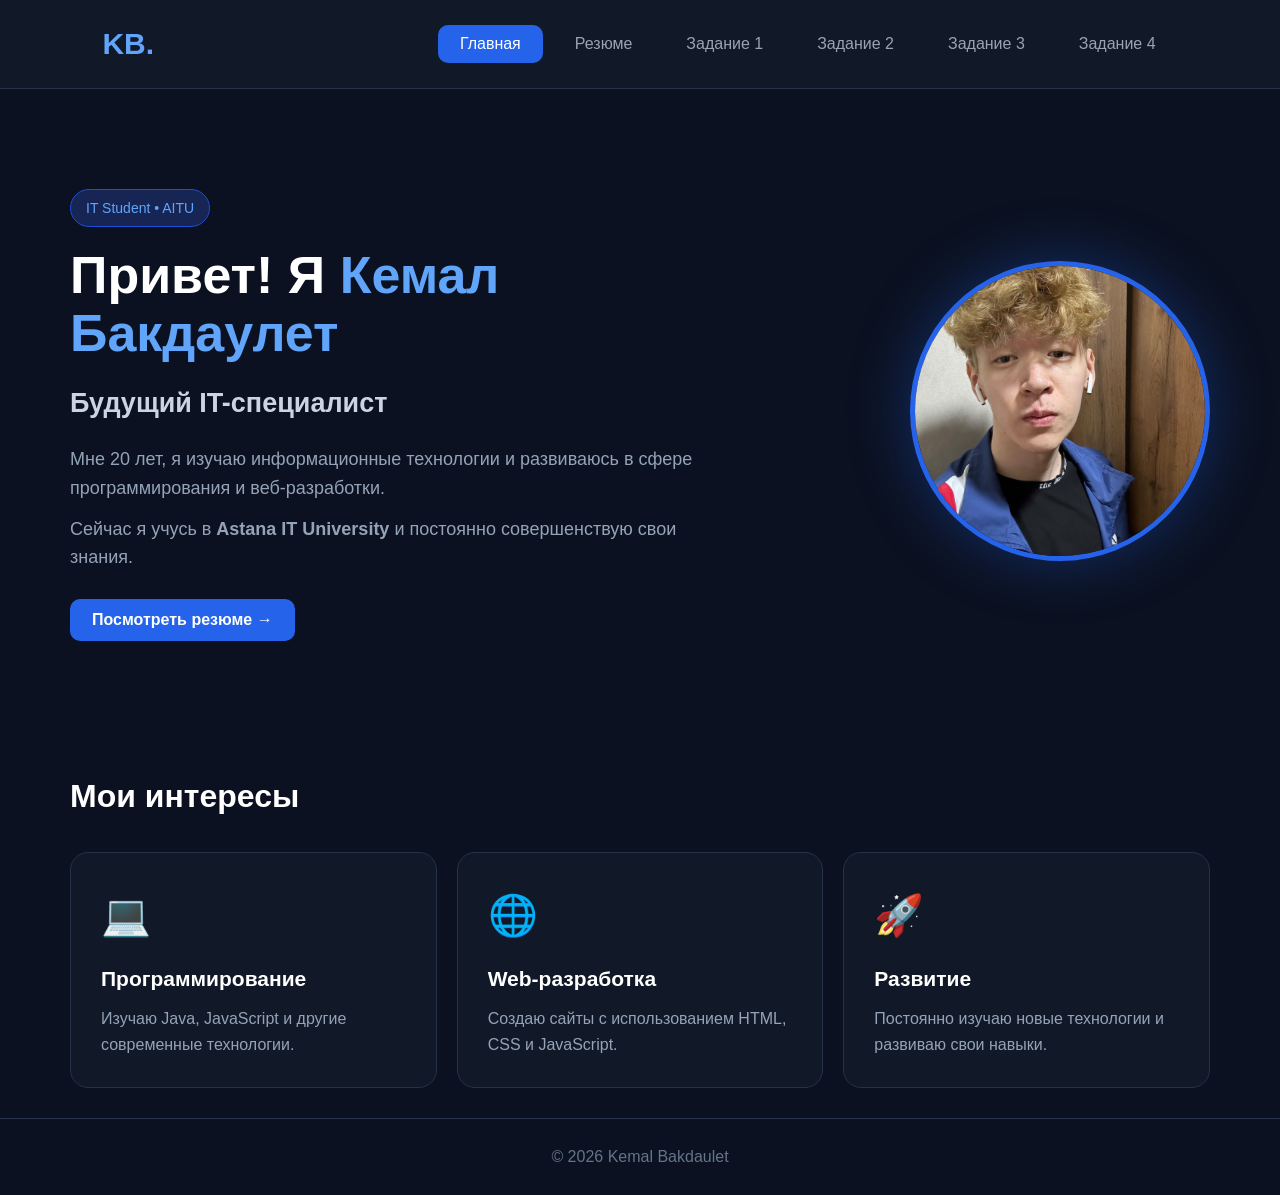
==== commit 1e65d38f: "сделал 3 и 4 задания (таблицы с цветами) добавил темную тему" ====
--- a/index.html
+++ b/index.html
@@ -19,6 +19,8 @@
             <button class="nav-btn" data-page="resume">Резюме</button>
             <button class="nav-btn" data-page="task1">Задание 1</button>
             <button class="nav-btn" data-page="task2">Задание 2</button>
+            <button class="nav-btn" data-page="task3">Задание 3</button>
+            <button class="nav-btn" data-page="task4">Задание 4</button>
         </nav>
     </header>
 
@@ -138,7 +140,7 @@
                 <p>Вводи любые селекторы и тексты. Всё применяется на лету.</p>
             </div>
 
-            <!-- ============ ЭТАП 1: Изменить элемент по селектору ============ -->
+            <!-- ЭТАП 1 -->
             <div class="task-block">
                 <h3>ЭТАП 1 — Изменить текст элемента по селектору</h3>
                 <p class="hint">
@@ -147,67 +149,38 @@
                 </p>
 
                 <label class="field-label">Селектор элемента:</label>
-                <input
-                    type="text"
-                    id="editSelector"
-                    class="text-input"
-                    value="#helloText"
-                    placeholder="#id, .class или тег"
-                >
+                <input type="text" id="editSelector" class="text-input"
+                       value="#helloText" placeholder="#id, .class или тег">
 
                 <label class="field-label">Новый текст:</label>
-                <input
-                    type="text"
-                    id="editText"
-                    class="text-input"
-                    value="Сәлем, әлем!"
-                    placeholder="Введи любой текст"
-                >
+                <input type="text" id="editText" class="text-input"
+                       value="Сәлем, әлем!" placeholder="Введи любой текст">
 
                 <button id="editBtn" class="main-button">Применить изменения</button>
-
                 <p class="result" id="editResult"></p>
             </div>
 
-
-            <!-- ============ ЭТАП 2: Создать новый div ============ -->
+            <!-- ЭТАП 2 -->
             <div class="task-block">
                 <h3>ЭТАП 2 — Создать новый &lt;div&gt; и добавить куда угодно</h3>
 
                 <label class="field-label">Класс нового div:</label>
-                <input
-                    type="text"
-                    id="newDivClass"
-                    class="text-input"
-                    value="new-div"
-                    placeholder="например: new-div"
-                >
+                <input type="text" id="newDivClass" class="text-input"
+                       value="new-div" placeholder="например: new-div">
 
                 <label class="field-label">Текст нового div:</label>
-                <input
-                    type="text"
-                    id="newDivText"
-                    class="text-input"
-                    value="Мен жаңа элементпін"
-                    placeholder="Любой текст"
-                >
+                <input type="text" id="newDivText" class="text-input"
+                       value="Мен жаңа элементпін" placeholder="Любой текст">
 
                 <label class="field-label">Куда добавить (селектор родителя):</label>
-                <input
-                    type="text"
-                    id="newDivParent"
-                    class="text-input"
-                    value="body"
-                    placeholder="body, #paragraphArea, .task-container..."
-                >
+                <input type="text" id="newDivParent" class="text-input"
+                       value="body" placeholder="body, #paragraphArea, .task-container...">
 
                 <button id="createDivBtn" class="main-button">Создать div</button>
-
                 <p class="result" id="createDivResult"></p>
             </div>
 
-
-            <!-- ============ ЭТАП 3: Удалить элемент ============ -->
+            <!-- ЭТАП 3 -->
             <div class="task-block">
                 <h3>ЭТАП 3 — Удалить элемент по селектору</h3>
                 <p class="hint">
@@ -218,44 +191,26 @@
                 <div class="old-element">Мен ескі элементпін</div>
 
                 <label class="field-label">Селектор для удаления:</label>
-                <input
-                    type="text"
-                    id="removeSelector"
-                    class="text-input"
-                    value=".old-element"
-                    placeholder=".old-element"
-                >
+                <input type="text" id="removeSelector" class="text-input"
+                       value=".old-element" placeholder=".old-element">
 
                 <button id="removeBtn" class="main-button">Удалить элемент</button>
-
                 <p class="result" id="removeResult"></p>
             </div>
 
-
-            <!-- ============ ЭТАП 4: Создать абзац с кликом ============ -->
+            <!-- ЭТАП 4 -->
             <div class="task-block">
                 <h3>ЭТАП 4 — Создать &lt;p&gt;, который меняет цвет и размер по клику</h3>
 
                 <label class="field-label">Текст абзаца:</label>
-                <input
-                    type="text"
-                    id="paragraphText"
-                    class="text-input"
-                    value="Бұл ауыспалы абзац"
-                    placeholder="Любой текст"
-                >
+                <input type="text" id="paragraphText" class="text-input"
+                       value="Бұл ауыспалы абзац" placeholder="Любой текст">
 
                 <label class="field-label">Куда добавить (селектор родителя):</label>
-                <input
-                    type="text"
-                    id="paragraphParent"
-                    class="text-input"
-                    value="#paragraphArea"
-                    placeholder="#paragraphArea"
-                >
+                <input type="text" id="paragraphParent" class="text-input"
+                       value="#paragraphArea" placeholder="#paragraphArea">
 
                 <button id="createParagraphBtn" class="main-button">Создать абзац</button>
-
                 <p class="result" id="paragraphResult"></p>
 
                 <div id="paragraphArea"></div>
@@ -278,22 +233,12 @@
                 <h3>Управление классами элемента</h3>
 
                 <label class="field-label">Селектор элемента:</label>
-                <input
-                    type="text"
-                    id="classSelector"
-                    class="text-input"
-                    value="#classTarget"
-                    placeholder="#classTarget, .demo-box, ..."
-                >
+                <input type="text" id="classSelector" class="text-input"
+                       value="#classTarget" placeholder="#classTarget, .demo-box, ...">
 
                 <label class="field-label">Класс для управления:</label>
-                <input
-                    type="text"
-                    id="className"
-                    class="text-input"
-                    value="active"
-                    placeholder="active"
-                >
+                <input type="text" id="className" class="text-input"
+                       value="active" placeholder="active">
 
                 <div class="btn-row">
                     <button id="toggleBtn" class="main-button">Toggle</button>
@@ -304,11 +249,69 @@
 
                 <p class="result" id="classResult"></p>
 
-                <!-- Целевой элемент, к которому по умолчанию применяются действия -->
                 <div id="classTarget" class="demo-box">
                     Менің кластарым бар
                 </div>
-
+            </div>
+
+        </div>
+    </section>
+
+
+    <!-- ==================== ЗАДАНИЕ 3 ==================== -->
+    <section id="task3" class="page">
+        <div class="task-container">
+
+            <div class="task-header">
+                <h1>Задание 3 — создание таблицы</h1>
+                <p>Введи количество строк и столбцов, выбери цвет и раскрашивай ячейки.</p>
+            </div>
+
+            <div class="task-block">
+                <h3>Параметры таблицы</h3>
+
+                <label class="field-label" for="rowsInput">Жолдар саны (rows):</label>
+                <input type="text" id="rowsInput" class="text-input" placeholder="мысалы: 4">
+
+                <label class="field-label" for="colsInput">Бағандар саны (columns):</label>
+                <input type="text" id="colsInput" class="text-input" placeholder="мысалы: 5">
+
+                <div class="btn-row">
+                    <button id="createTableBtn" class="main-button">Кесте жасау</button>
+                    <button id="clearTableBtn" class="main-button secondary">Тазалау</button>
+                </div>
+
+                <p id="tableError" class="error-msg"></p>
+
+                <div class="color-picker-wrap">
+                    <span class="field-label">Түс таңдау:</span>
+                    <div id="colorPicker" class="color-picker"></div>
+                </div>
+
+                <div id="tableContainer"></div>
+
+                <div id="colorStats" class="color-stats"></div>
+            </div>
+
+        </div>
+    </section>
+
+
+    <!-- ==================== ЗАДАНИЕ 4 ==================== -->
+    <section id="task4" class="page">
+        <div class="task-container">
+
+            <div class="task-header">
+                <h1>Задание 4 — тёмная тема</h1>
+                <p>Переключатель меняет цветовой режим сайта.</p>
+            </div>
+
+            <div class="task-block">
+                <label class="switch">
+                    <input type="checkbox" id="themeToggle">
+                    <span class="slider"></span>
+                </label>
+                <span class="field-label">Қараңғы тақырыпты қосу/өшіру</span>
             </div>
 
         </div>
@@ -320,8 +323,6 @@
         © 2026 Kemal Bakdaulet
     </footer>
 
-
     <script src="script.js"></script>
-
 </body>
 </html>
--- a/style.css
+++ b/style.css
@@ -10,9 +10,8 @@
     background: #0b1120;
     color: #ffffff;
     line-height: 1.6;
-}
-
-
+    transition: background 0.3s, color 0.3s;
+}
 
 /* ==================== ШАПКА ==================== */
 header {
@@ -21,10 +20,8 @@
     display: flex;
     justify-content: space-between;
     align-items: center;
-
     background: #111827;
     border-bottom: 1px solid #263249;
-
     position: sticky;
     top: 0;
     z-index: 100;
@@ -48,8 +45,6 @@
 nav button:hover { color: white; background: #1e293b; }
 nav button.active { background: #2563eb; color: white; }
 
-
-
 /* ==================== ПЕРЕКЛЮЧЕНИЕ СТРАНИЦ ==================== */
 .page { display: none; min-height: calc(100vh - 150px); }
 
@@ -62,8 +57,6 @@
     from { opacity: 0; transform: translateY(15px); }
     to   { opacity: 1; transform: translateY(0); }
 }
-
-
 
 /* ==================== ГЛАВНАЯ ==================== */
 .hero {
@@ -125,8 +118,6 @@
 
 .main-button.secondary:hover { background: #334155; color: white; }
 
-
-
 /* ==================== ПОЛЯ ВВОДА ==================== */
 .field-label {
     display: block;
@@ -139,16 +130,12 @@
     width: 100%;
     padding: 12px 16px;
     margin-bottom: 12px;
-
     background: #0f172a;
     color: #ffffff;
-
     border: 1px solid #263249;
     border-radius: 10px;
-
     font-size: 15px;
     font-family: monospace;
-
     transition: 0.3s;
 }
 
@@ -170,8 +157,6 @@
 .result.ok    { color: #4ade80; }
 .result.error { color: #f87171; }
 
-
-
 /* ==================== ИНТЕРЕСЫ ==================== */
 .interests { max-width: 1200px; margin: auto; padding: 30px; }
 .interests > h2 { font-size: 32px; margin-bottom: 30px; }
@@ -194,8 +179,6 @@
 .card-icon { font-size: 40px; margin-bottom: 15px; }
 .card h3 { margin-bottom: 10px; font-size: 21px; }
 .card p { color: #94a3b8; }
-
-
 
 /* ==================== РЕЗЮМЕ ==================== */
 .resume-container { max-width: 900px; margin: auto; padding: 70px 30px; }
@@ -258,8 +241,6 @@
 
 .goal { border-color: #2563eb; }
 
-
-
 /* ==================== СТРАНИЦЫ ЗАДАНИЙ ==================== */
 .task-container {
     max-width: 900px;
@@ -285,6 +266,9 @@
     background: #111827;
     border: 1px solid #263249;
     border-radius: 18px;
+    display: flex;
+    flex-direction: column;
+    gap: 10px;
 }
 
 .task-block h3 {
@@ -310,10 +294,7 @@
 .btn-row { display: flex; flex-wrap: wrap; gap: 10px; }
 .btn-row .main-button { margin-top: 0; }
 
-
-
 /* ==================== ЭЛЕМЕНТЫ ДЛЯ ЗАДАНИЙ ==================== */
-
 #helloText {
     display: inline-block;
     padding: 10px 16px;
@@ -393,7 +374,161 @@
     margin-top: 10px;
 }
 
-
+/* ============ ЗАДАНИЕ 3. Ошибка ============ */
+.error-msg {
+    color: #f87171;
+    font-weight: 600;
+    margin: 4px 0;
+    min-height: 20px;
+}
+
+/* ============ ЗАДАНИЕ 3. Палитра ============ */
+.color-picker-wrap {
+    display: flex;
+    align-items: center;
+    gap: 12px;
+    flex-wrap: wrap;
+    margin-top: 8px;
+}
+.color-picker {
+    display: flex;
+    gap: 8px;
+    flex-wrap: wrap;
+}
+.color-swatch {
+    width: 32px;
+    height: 32px;
+    border-radius: 50%;
+    cursor: pointer;
+    border: 3px solid transparent;
+    transition: transform 0.15s, border-color 0.15s;
+    box-shadow: 0 1px 3px rgba(0, 0, 0, 0.2);
+}
+.color-swatch:hover { transform: scale(1.15); }
+.color-swatch.selected {
+    border-color: #60a5fa;
+    transform: scale(1.2);
+}
+
+/* ============ ЗАДАНИЕ 3. Таблица ============ */
+#tableContainer {
+    margin-top: 12px;
+    overflow-x: auto;
+    text-align: center;
+}
+#tableContainer table {
+    border-collapse: collapse;
+    margin: 0 auto;
+}
+#tableContainer td {
+    width: 40px;
+    height: 40px;
+    border: 1px solid #334155;
+    cursor: pointer;
+    background: #0f172a;
+    transition: background 0.15s;
+}
+#tableContainer td:hover {
+    outline: 2px solid #2563eb;
+    outline-offset: -2px;
+}
+
+/* ============ ЗАДАНИЕ 3. Статистика ============ */
+.color-stats {
+    display: flex;
+    flex-wrap: wrap;
+    gap: 10px;
+    margin-top: 12px;
+    min-height: 30px;
+}
+.stat-item {
+    display: flex;
+    align-items: center;
+    gap: 8px;
+    padding: 6px 12px;
+    border-radius: 20px;
+    background: #0f172a;
+    border: 1px solid #263249;
+    font-size: 14px;
+    font-weight: 600;
+    color: #cbd5e1;
+}
+.stat-item .dot {
+    width: 16px;
+    height: 16px;
+    border-radius: 50%;
+    border: 1px solid rgba(255, 255, 255, 0.2);
+}
+
+/* ============ ЗАДАНИЕ 4. Switch ============ */
+.switch {
+    position: relative;
+    display: inline-block;
+    width: 60px;
+    height: 32px;
+    margin-right: 10px;
+    vertical-align: middle;
+}
+.switch input {
+    opacity: 0;
+    width: 0;
+    height: 0;
+}
+.slider {
+    position: absolute;
+    cursor: pointer;
+    inset: 0;
+    background: #334155;
+    border-radius: 32px;
+    transition: 0.3s;
+}
+.slider::before {
+    content: "";
+    position: absolute;
+    width: 24px;
+    height: 24px;
+    left: 4px;
+    top: 4px;
+    background: #fff;
+    border-radius: 50%;
+    transition: 0.3s;
+}
+.switch input:checked + .slider { background: #2563eb; }
+.switch input:checked + .slider::before { transform: translateX(28px); }
+
+/* ============ ТЁМНАЯ ТЕМА ============ */
+body.dark {
+    background: #05070f;
+    color: #eaeaea;
+}
+body.dark header {
+    background: #0a0f1c;
+    border-color: #1a2438;
+}
+body.dark .task-header,
+body.dark .task-block,
+body.dark .card,
+body.dark .resume-header,
+body.dark .resume-section {
+    background: #0a0f1c;
+    border-color: #1a2438;
+}
+body.dark .text-input {
+    background: #05070f;
+    color: #eaeaea;
+    border-color: #1a2438;
+}
+body.dark .stat-item {
+    background: #05070f;
+    color: #eaeaea;
+}
+body.dark #tableContainer td {
+    background: #05070f;
+    border-color: #1a2438;
+}
+body.dark .color-swatch.selected {
+    border-color: #fff;
+}
 
 /* ==================== ПОДВАЛ ==================== */
 footer {
@@ -403,11 +538,8 @@
     border-top: 1px solid #263249;
 }
 
-
-
 /* ==================== АДАПТИВНОСТЬ ==================== */
 @media (max-width: 768px) {
-
     header { padding: 15px 20px; flex-direction: column; gap: 15px; }
     nav { justify-content: center; }
     nav button { padding: 8px 14px; font-size: 14px; }
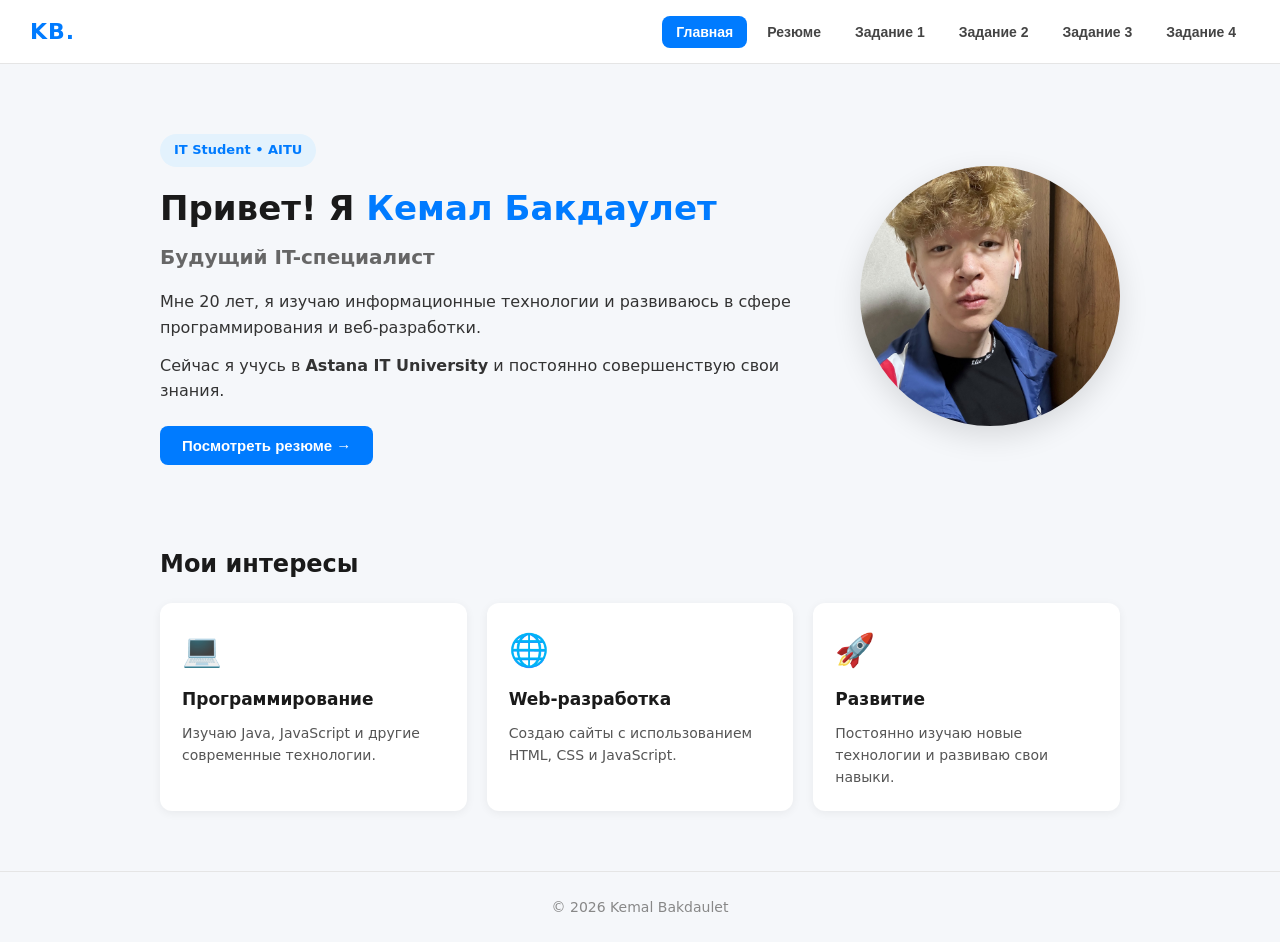
==== commit 57cf8a78: "сделал сайт более светлым, добавил в 3 задании сколько ячеек закрашено" ====
--- a/index.html
+++ b/index.html
@@ -259,42 +259,43 @@
 
 
     <!-- ==================== ЗАДАНИЕ 3 ==================== -->
-    <section id="task3" class="page">
-        <div class="task-container">
-
-            <div class="task-header">
-                <h1>Задание 3 — создание таблицы</h1>
-                <p>Введи количество строк и столбцов, выбери цвет и раскрашивай ячейки.</p>
-            </div>
-
-            <div class="task-block">
-                <h3>Параметры таблицы</h3>
-
-                <label class="field-label" for="rowsInput">Жолдар саны (rows):</label>
-                <input type="text" id="rowsInput" class="text-input" placeholder="мысалы: 4">
-
-                <label class="field-label" for="colsInput">Бағандар саны (columns):</label>
-                <input type="text" id="colsInput" class="text-input" placeholder="мысалы: 5">
-
-                <div class="btn-row">
-                    <button id="createTableBtn" class="main-button">Кесте жасау</button>
-                    <button id="clearTableBtn" class="main-button secondary">Тазалау</button>
-                </div>
-
-                <p id="tableError" class="error-msg"></p>
-
-                <div class="color-picker-wrap">
-                    <span class="field-label">Түс таңдау:</span>
-                    <div id="colorPicker" class="color-picker"></div>
-                </div>
-
-                <div id="tableContainer"></div>
-
-                <div id="colorStats" class="color-stats"></div>
-            </div>
-
-        </div>
-    </section>
+    <!-- ==================== ЗАДАНИЕ 3 ==================== -->
+<section id="task3" class="page">
+    <div class="task-container">
+
+        <div class="task-header">
+            <h1>Задание 3 — создание таблицы</h1>
+            <p>Введи количество строк и столбцов, выбери цвет и раскрашивай ячейки.</p>
+        </div>
+
+        <div class="task-block">
+            <h3>Параметры таблицы</h3>
+
+            <label class="field-label" for="rowsInput">Количество строк:</label>
+            <input type="text" id="rowsInput" class="text-input" placeholder="например: 4">
+
+            <label class="field-label" for="colsInput">Количество столбцов:</label>
+            <input type="text" id="colsInput" class="text-input" placeholder="например: 5">
+
+            <div class="btn-row">
+                <button id="createTableBtn" class="main-button">Создать таблицу</button>
+                <button id="clearTableBtn" class="main-button secondary">Очистить</button>
+            </div>
+
+            <p id="tableError" class="error-msg"></p>
+
+            <div class="color-picker-wrap">
+                <span class="field-label">Выбор цвета:</span>
+                <div id="colorPicker" class="color-picker"></div>
+            </div>
+
+            <div id="tableContainer"></div>
+
+            <div id="colorStats" class="color-stats"></div>
+        </div>
+
+    </div>
+</section>
 
 
     <!-- ==================== ЗАДАНИЕ 4 ==================== -->
@@ -311,7 +312,7 @@
                     <input type="checkbox" id="themeToggle">
                     <span class="slider"></span>
                 </label>
-                <span class="field-label">Қараңғы тақырыпты қосу/өшіру</span>
+                <span class="field-label">Включить / выключить тёмную тему</span>
             </div>
 
         </div>
--- a/style.css
+++ b/style.css
@@ -1,394 +1,437 @@
-/* ==================== СБРОС И БАЗА ==================== */
+/* ==========================================================
+   БАЗОВЫЕ СБРОСЫ
+   ========================================================== */
 * {
+    box-sizing: border-box;
     margin: 0;
     padding: 0;
-    box-sizing: border-box;
 }
 
 body {
-    font-family: Arial, sans-serif;
-    background: #0b1120;
-    color: #ffffff;
+    font-family: system-ui, -apple-system, "Segoe UI", Roboto, sans-serif;
+    background: #f5f7fa;
+    color: #1a1a1a;
     line-height: 1.6;
     transition: background 0.3s, color 0.3s;
 }
 
-/* ==================== ШАПКА ==================== */
+/* ==========================================================
+   ШАПКА
+   ========================================================== */
 header {
-    width: 100%;
-    padding: 20px 8%;
-    display: flex;
+    display: flex;
+    align-items: center;
     justify-content: space-between;
-    align-items: center;
-    background: #111827;
-    border-bottom: 1px solid #263249;
+    padding: 14px 30px;
+    background: #ffffff;
+    border-bottom: 1px solid #e5e5e5;
     position: sticky;
     top: 0;
     z-index: 100;
-}
-
-.logo { font-size: 30px; font-weight: bold; color: #60a5fa; }
-
-nav { display: flex; gap: 10px; flex-wrap: wrap; }
-
-nav button {
-    padding: 10px 22px;
+    transition: background 0.3s, border-color 0.3s;
+}
+
+.logo {
+    font-weight: 800;
+    font-size: 22px;
+    color: #007bff;
+    letter-spacing: 1px;
+}
+
+nav {
+    display: flex;
+    gap: 6px;
+    flex-wrap: wrap;
+}
+
+.nav-btn {
+    padding: 8px 14px;
+    background: transparent;
     border: none;
+    border-radius: 8px;
+    cursor: pointer;
+    font-size: 14px;
+    font-weight: 600;
+    color: #444;
+    transition: background 0.2s, color 0.2s;
+}
+.nav-btn:hover {
+    background: #f0f0f0;
+}
+.nav-btn.active {
+    background: #007bff;
+    color: #fff;
+}
+
+/* ==========================================================
+   СТРАНИЦЫ
+   ========================================================== */
+.page {
+    display: none;
+    max-width: 1000px;
+    margin: 0 auto;
+    padding: 30px 20px 60px;
+}
+.page.active {
+    display: block;
+}
+
+/* ==========================================================
+   ГЛАВНАЯ (hero)
+   ========================================================== */
+.hero {
+    display: flex;
+    align-items: center;
+    gap: 40px;
+    flex-wrap: wrap;
+    padding: 40px 0;
+}
+.hero-text {
+    flex: 1 1 380px;
+}
+.hero-image {
+    flex: 0 0 260px;
+    text-align: center;
+}
+.hero-image img {
+    width: 260px;
+    height: 260px;
+    object-fit: cover;
+    border-radius: 50%;
+    box-shadow: 0 10px 30px rgba(0, 0, 0, 0.12);
+}
+
+.badge {
+    display: inline-block;
+    padding: 6px 14px;
+    background: #e3f2fd;
+    color: #007bff;
+    border-radius: 20px;
+    font-size: 13px;
+    font-weight: 700;
+    margin-bottom: 14px;
+}
+
+.hero h1 {
+    font-size: 34px;
+    margin-bottom: 6px;
+}
+.hero h1 strong {
+    color: #007bff;
+}
+.hero h2 {
+    font-size: 20px;
+    color: #666;
+    margin-bottom: 16px;
+    font-weight: 600;
+}
+.hero p {
+    margin-bottom: 12px;
+    color: #333;
+}
+
+.main-button {
+    padding: 11px 22px;
+    background: #007bff;
+    color: #fff;
+    border: none;
+    border-radius: 8px;
+    cursor: pointer;
+    font-size: 15px;
+    font-weight: 600;
+    transition: background 0.2s, transform 0.1s;
+    margin-top: 10px;
+}
+.main-button:hover { background: #0056b3; }
+.main-button:active { transform: scale(0.97); }
+.main-button.secondary {
+    background: #6c757d;
+}
+.main-button.secondary:hover {
+    background: #565e64;
+}
+
+/* ==========================================================
+   ИНТЕРЕСЫ (карточки на главной)
+   ========================================================== */
+.interests {
+    margin-top: 40px;
+}
+.interests h2 {
+    font-size: 24px;
+    margin-bottom: 20px;
+}
+.cards {
+    display: grid;
+    grid-template-columns: repeat(auto-fit, minmax(220px, 1fr));
+    gap: 20px;
+}
+.card {
+    background: #fff;
+    padding: 22px;
+    border-radius: 12px;
+    box-shadow: 0 2px 10px rgba(0, 0, 0, 0.06);
+    transition: transform 0.2s, background 0.3s, color 0.3s;
+}
+.card:hover { transform: translateY(-4px); }
+.card-icon {
+    font-size: 32px;
+    margin-bottom: 10px;
+}
+.card h3 {
+    font-size: 17px;
+    margin-bottom: 8px;
+}
+.card p {
+    font-size: 14px;
+    color: #555;
+}
+
+/* ==========================================================
+   РЕЗЮМЕ
+   ========================================================== */
+.resume-container {
+    background: #fff;
+    padding: 30px;
+    border-radius: 14px;
+    box-shadow: 0 2px 12px rgba(0, 0, 0, 0.06);
+    transition: background 0.3s, color 0.3s;
+}
+.resume-header {
+    display: flex;
+    align-items: center;
+    gap: 22px;
+    padding-bottom: 22px;
+    border-bottom: 2px solid #f0f0f0;
+    margin-bottom: 22px;
+    flex-wrap: wrap;
+}
+.resume-header img {
+    width: 110px;
+    height: 110px;
+    object-fit: cover;
+    border-radius: 50%;
+}
+.resume-header h1 {
+    font-size: 26px;
+    margin-bottom: 4px;
+}
+.resume-header h2 {
+    font-size: 15px;
+    color: #007bff;
+    font-weight: 600;
+    margin-bottom: 4px;
+}
+.resume-header p {
+    color: #666;
+    font-size: 14px;
+}
+
+.resume-section {
+    margin-bottom: 24px;
+}
+.resume-section h2 {
+    font-size: 18px;
+    margin-bottom: 10px;
+    color: #007bff;
+}
+.resume-section p {
+    margin-bottom: 8px;
+    color: #333;
+}
+.education h3 {
+    font-size: 16px;
+    margin-bottom: 4px;
+}
+.education span {
+    font-size: 13px;
+    color: #888;
+}
+.skills {
+    display: flex;
+    flex-wrap: wrap;
+    gap: 8px;
+}
+.skills span {
+    padding: 6px 14px;
+    background: #e3f2fd;
+    color: #007bff;
+    border-radius: 20px;
+    font-size: 13px;
+    font-weight: 600;
+}
+.qualities {
+    display: grid;
+    grid-template-columns: repeat(auto-fit, minmax(200px, 1fr));
+    gap: 16px;
+}
+.qualities h3 {
+    font-size: 15px;
+    margin-bottom: 4px;
+}
+.qualities p {
+    font-size: 14px;
+    color: #555;
+}
+.goal p {
+    background: #f8f9fa;
+    padding: 14px;
+    border-left: 4px solid #007bff;
+    border-radius: 6px;
+}
+
+/* ==========================================================
+   ЗАДАНИЯ — ОБЩЕЕ
+   ========================================================== */
+.task-container {
+    background: #fff;
+    padding: 26px;
+    border-radius: 14px;
+    box-shadow: 0 2px 12px rgba(0, 0, 0, 0.06);
+    transition: background 0.3s, color 0.3s;
+}
+.task-header {
+    margin-bottom: 22px;
+    padding-bottom: 16px;
+    border-bottom: 2px solid #f0f0f0;
+}
+.task-header h1 {
+    font-size: 22px;
+    margin-bottom: 6px;
+}
+.task-header p {
+    color: #666;
+    font-size: 14px;
+}
+
+.task-block {
+    background: #fafafa;
+    padding: 18px;
     border-radius: 10px;
-    background: transparent;
-    color: #9ca3af;
+    margin-bottom: 18px;
+    border: 1px solid #eee;
+    transition: background 0.3s, border-color 0.3s;
+}
+.task-block h3 {
     font-size: 16px;
+    margin-bottom: 12px;
+    color: #007bff;
+}
+
+.hint {
+    font-size: 13px;
+    color: #777;
+    margin-bottom: 12px;
+}
+.hint code,
+code {
+    background: #eef1f5;
+    padding: 2px 6px;
+    border-radius: 4px;
+    font-size: 12px;
+    color: #d63384;
+}
+
+.field-label {
+    display: block;
+    font-weight: 600;
+    font-size: 14px;
+    margin: 10px 0 4px;
+}
+
+.text-input {
+    width: 100%;
+    padding: 9px 12px;
+    border: 1px solid #ccc;
+    border-radius: 8px;
+    font-size: 14px;
+    background: #fff;
+    color: #1a1a1a;
+    transition: background 0.3s, color 0.3s, border-color 0.3s;
+}
+.text-input:focus {
+    outline: 2px solid #007bff;
+    outline-offset: 0;
+    border-color: #007bff;
+}
+
+.btn-row {
+    display: flex;
+    gap: 8px;
+    flex-wrap: wrap;
+    margin-top: 12px;
+}
+.btn-row .main-button {
+    margin-top: 0;
+}
+
+.result {
+    margin-top: 10px;
+    font-size: 14px;
+    font-weight: 600;
+    min-height: 20px;
+}
+.result.ok { color: #2e7d32; }
+.result.err { color: #d32f2f; }
+
+.error-msg {
+    color: #d32f2f;
+    font-weight: 600;
+    font-size: 14px;
+    min-height: 20px;
+    margin-top: 6px;
+}
+
+/* Демо-блок задания 1 и 2 */
+.old-element {
+    padding: 12px;
+    margin: 10px 0;
+    background: #fff3cd;
+    border: 1px dashed #d39e00;
+    border-radius: 8px;
+    color: #856404;
+}
+.new-div {
+    padding: 12px;
+    margin: 10px 0;
+    background: #d1ecf1;
+    border-left: 4px solid #0c5460;
+    border-radius: 8px;
+    color: #0c5460;
+    font-weight: 600;
+}
+.demo-box {
+    padding: 14px;
+    margin-top: 12px;
+    background: #fff;
+    border: 2px dashed #ccc;
+    border-radius: 8px;
+    transition: 0.3s;
+}
+.demo-box.active {
+    background: #d4edda;
+    border-color: #43a047;
+    color: #1b5e20;
+}
+#paragraphArea p {
+    padding: 12px;
+    margin-top: 10px;
+    background: #fff;
+    border-radius: 8px;
+    border: 1px solid #eee;
     cursor: pointer;
     transition: 0.3s;
 }
 
-nav button:hover { color: white; background: #1e293b; }
-nav button.active { background: #2563eb; color: white; }
-
-/* ==================== ПЕРЕКЛЮЧЕНИЕ СТРАНИЦ ==================== */
-.page { display: none; min-height: calc(100vh - 150px); }
-
-.page.active {
-    display: block;
-    animation: showPage 0.4s ease;
-}
-
-@keyframes showPage {
-    from { opacity: 0; transform: translateY(15px); }
-    to   { opacity: 1; transform: translateY(0); }
-}
-
-/* ==================== ГЛАВНАЯ ==================== */
-.hero {
-    max-width: 1200px;
-    margin: auto;
-    padding: 100px 30px;
-    display: flex;
-    align-items: center;
-    justify-content: space-between;
-    gap: 70px;
-}
-
-.hero-text { max-width: 650px; }
-
-.badge {
-    display: inline-block;
-    padding: 7px 15px;
-    margin-bottom: 20px;
-    background: #172554;
-    color: #60a5fa;
-    border: 1px solid #1d4ed8;
-    border-radius: 30px;
-    font-size: 14px;
-}
-
-h1 { font-size: 52px; line-height: 1.1; margin-bottom: 20px; }
-.hero h1 strong { color: #60a5fa; }
-.hero h2 { font-size: 27px; color: #cbd5e1; margin-bottom: 20px; }
-.hero p { color: #94a3b8; font-size: 18px; margin-bottom: 12px; }
-
-.hero-image img {
-    width: 300px; height: 300px;
-    object-fit: cover;
-    border-radius: 50%;
-    border: 5px solid #2563eb;
-    box-shadow: 0 0 60px rgba(37, 99, 235, 0.35);
-}
-
-.main-button {
-    margin-top: 15px;
-    padding: 12px 22px;
-    border: none;
-    border-radius: 10px;
-    background: #2563eb;
-    color: white;
-    font-size: 16px;
-    font-weight: bold;
-    cursor: pointer;
-    transition: 0.3s;
-}
-
-.main-button:hover { background: #3b82f6; transform: translateY(-2px); }
-
-.main-button.secondary {
-    background: #1e293b;
-    color: #cbd5e1;
-    border: 1px solid #334155;
-}
-
-.main-button.secondary:hover { background: #334155; color: white; }
-
-/* ==================== ПОЛЯ ВВОДА ==================== */
-.field-label {
-    display: block;
-    margin-bottom: 6px;
-    color: #94a3b8;
-    font-size: 14px;
-}
-
-.text-input {
-    width: 100%;
-    padding: 12px 16px;
-    margin-bottom: 12px;
-    background: #0f172a;
-    color: #ffffff;
-    border: 1px solid #263249;
-    border-radius: 10px;
-    font-size: 15px;
-    font-family: monospace;
-    transition: 0.3s;
-}
-
-.text-input:focus {
-    outline: none;
-    border-color: #2563eb;
-    box-shadow: 0 0 0 3px rgba(37, 99, 235, 0.2);
-}
-
-.text-input::placeholder { color: #475569; }
-
-.result {
-    margin-top: 10px;
-    font-size: 14px;
-    min-height: 20px;
-    color: #94a3b8;
-}
-
-.result.ok    { color: #4ade80; }
-.result.error { color: #f87171; }
-
-/* ==================== ИНТЕРЕСЫ ==================== */
-.interests { max-width: 1200px; margin: auto; padding: 30px; }
-.interests > h2 { font-size: 32px; margin-bottom: 30px; }
-
-.cards {
-    display: grid;
-    grid-template-columns: repeat(3, 1fr);
-    gap: 20px;
-}
-
-.card {
-    padding: 30px;
-    background: #111827;
-    border: 1px solid #263249;
-    border-radius: 18px;
-    transition: 0.3s;
-}
-
-.card:hover { transform: translateY(-7px); border-color: #2563eb; }
-.card-icon { font-size: 40px; margin-bottom: 15px; }
-.card h3 { margin-bottom: 10px; font-size: 21px; }
-.card p { color: #94a3b8; }
-
-/* ==================== РЕЗЮМЕ ==================== */
-.resume-container { max-width: 900px; margin: auto; padding: 70px 30px; }
-
-.resume-header {
-    display: flex;
-    align-items: center;
-    gap: 30px;
-    padding: 35px;
-    background: #111827;
-    border: 1px solid #263249;
-    border-radius: 20px;
-    margin-bottom: 25px;
-}
-
-.resume-header img {
-    width: 150px; height: 150px;
-    object-fit: cover;
-    border-radius: 50%;
-    border: 4px solid #2563eb;
-}
-
-.resume-header h1 { font-size: 38px; margin-bottom: 8px; }
-.resume-header h2 { color: #60a5fa; font-size: 19px; margin-bottom: 10px; }
-.resume-header p { color: #94a3b8; }
-
-.resume-section {
-    padding: 30px;
-    margin-bottom: 20px;
-    background: #111827;
-    border: 1px solid #263249;
-    border-radius: 18px;
-}
-
-.resume-section h2 { color: #60a5fa; margin-bottom: 18px; font-size: 27px; }
-.resume-section p { color: #cbd5e1; margin-bottom: 10px; }
-
-.education h3 { font-size: 21px; margin-bottom: 5px; }
-.education span { color: #64748b; }
-
-.skills { display: flex; flex-wrap: wrap; gap: 10px; }
-
-.skills span {
-    padding: 8px 15px;
-    background: #172554;
-    border: 1px solid #1d4ed8;
-    border-radius: 20px;
-    color: #93c5fd;
-}
-
-.qualities {
-    display: grid;
-    grid-template-columns: repeat(3, 1fr);
-    gap: 15px;
-}
-
-.qualities div { padding: 20px; background: #0f172a; border-radius: 12px; }
-.qualities h3 { margin-bottom: 8px; }
-.qualities p { font-size: 14px; }
-
-.goal { border-color: #2563eb; }
-
-/* ==================== СТРАНИЦЫ ЗАДАНИЙ ==================== */
-.task-container {
-    max-width: 900px;
-    margin: auto;
-    padding: 70px 30px;
-    display: flex;
-    flex-direction: column;
-    gap: 20px;
-}
-
-.task-header {
-    padding: 30px;
-    background: #111827;
-    border: 1px solid #263249;
-    border-radius: 20px;
-}
-
-.task-header h1 { font-size: 34px; color: #60a5fa; margin-bottom: 8px; }
-.task-header p { color: #94a3b8; }
-
-.task-block {
-    padding: 25px;
-    background: #111827;
-    border: 1px solid #263249;
-    border-radius: 18px;
-    display: flex;
-    flex-direction: column;
-    gap: 10px;
-}
-
-.task-block h3 {
-    color: #60a5fa;
-    margin-bottom: 15px;
-    font-size: 20px;
-}
-
-.task-block code {
-    background: #0f172a;
-    padding: 2px 8px;
-    border-radius: 6px;
-    color: #93c5fd;
-    font-size: 14px;
-}
-
-.hint {
-    color: #64748b;
-    font-size: 14px;
-    margin-bottom: 15px;
-}
-
-.btn-row { display: flex; flex-wrap: wrap; gap: 10px; }
-.btn-row .main-button { margin-top: 0; }
-
-/* ==================== ЭЛЕМЕНТЫ ДЛЯ ЗАДАНИЙ ==================== */
-#helloText {
-    display: inline-block;
-    padding: 10px 16px;
-    background: #0f172a;
-    border-radius: 10px;
-    font-size: 18px;
-    color: #93c5fd;
-    margin-bottom: 15px;
-}
-
-.old-element {
-    padding: 15px 20px;
-    background: #0f172a;
-    border-radius: 12px;
-    color: #f87171;
-    margin-bottom: 15px;
-}
-
-#paragraphArea {
-    margin-top: 15px;
-    display: flex;
-    flex-direction: column;
-    gap: 12px;
-}
-
-.created-paragraph {
-    padding: 18px 22px;
-    background: #0f172a;
-    border-radius: 12px;
-    font-size: 18px;
-    color: #cbd5e1;
-    cursor: pointer;
-    transition: 0.3s;
-    user-select: none;
-}
-
-.created-paragraph:hover { background: #1e293b; }
-
-.new-div {
-    margin: 20px;
-    padding: 18px 25px;
-    background: #172554;
-    border: 1px solid #1d4ed8;
-    border-radius: 12px;
-    color: #93c5fd;
-    font-weight: bold;
-    text-align: center;
-    animation: showPage 0.4s ease;
-}
-
-.demo-box {
-    padding: 20px;
-    background: #0f172a;
-    border: 2px solid #263249;
-    border-radius: 12px;
-    color: #cbd5e1;
-    margin-top: 15px;
-    transition: 0.3s;
-    font-size: 18px;
-}
-
-.demo-box.active {
-    background: #172554;
-    border-color: #2563eb;
-    color: #93c5fd;
-    box-shadow: 0 0 25px rgba(37, 99, 235, 0.4);
-}
-
-.class-output {
-    padding: 12px 16px;
-    background: #0f172a;
-    border-radius: 10px;
-    color: #93c5fd;
-    font-family: monospace;
-    font-size: 14px;
-    word-break: break-word;
-    margin-top: 10px;
-}
-
-/* ============ ЗАДАНИЕ 3. Ошибка ============ */
-.error-msg {
-    color: #f87171;
-    font-weight: 600;
-    margin: 4px 0;
-    min-height: 20px;
-}
-
-/* ============ ЗАДАНИЕ 3. Палитра ============ */
+/* ==========================================================
+   ЗАДАНИЕ 3 — ТАБЛИЦА
+   ========================================================== */
 .color-picker-wrap {
     display: flex;
     align-items: center;
     gap: 12px;
     flex-wrap: wrap;
-    margin-top: 8px;
+    margin-top: 14px;
 }
 .color-picker {
     display: flex;
@@ -402,19 +445,16 @@
     cursor: pointer;
     border: 3px solid transparent;
     transition: transform 0.15s, border-color 0.15s;
-    box-shadow: 0 1px 3px rgba(0, 0, 0, 0.2);
 }
 .color-swatch:hover { transform: scale(1.15); }
 .color-swatch.selected {
-    border-color: #60a5fa;
+    border-color: #222;
     transform: scale(1.2);
 }
 
-/* ============ ЗАДАНИЕ 3. Таблица ============ */
 #tableContainer {
-    margin-top: 12px;
+    margin-top: 16px;
     overflow-x: auto;
-    text-align: center;
 }
 #tableContainer table {
     border-collapse: collapse;
@@ -423,22 +463,21 @@
 #tableContainer td {
     width: 40px;
     height: 40px;
-    border: 1px solid #334155;
+    border: 1px solid #999;
     cursor: pointer;
-    background: #0f172a;
+    background: #fff;
     transition: background 0.15s;
 }
 #tableContainer td:hover {
-    outline: 2px solid #2563eb;
+    outline: 2px solid #007bff;
     outline-offset: -2px;
 }
 
-/* ============ ЗАДАНИЕ 3. Статистика ============ */
 .color-stats {
     display: flex;
     flex-wrap: wrap;
     gap: 10px;
-    margin-top: 12px;
+    margin-top: 14px;
     min-height: 30px;
 }
 .stat-item {
@@ -447,26 +486,32 @@
     gap: 8px;
     padding: 6px 12px;
     border-radius: 20px;
-    background: #0f172a;
-    border: 1px solid #263249;
-    font-size: 14px;
-    font-weight: 600;
-    color: #cbd5e1;
+    background: #f0f0f0;
+    color: #1a1a1a;
+    font-size: 14px;
+    font-weight: 600;
+    transition: background 0.3s, color 0.3s;
 }
 .stat-item .dot {
     width: 16px;
     height: 16px;
     border-radius: 50%;
-    border: 1px solid rgba(255, 255, 255, 0.2);
-}
-
-/* ============ ЗАДАНИЕ 4. Switch ============ */
+    border: 1px solid rgba(0, 0, 0, 0.2);
+    display: inline-block;
+}
+.stat-item.total {
+    background: #007bff;
+    color: #fff;
+}
+
+/* ==========================================================
+   ЗАДАНИЕ 4 — ТУМБЛЕР
+   ========================================================== */
 .switch {
     position: relative;
     display: inline-block;
     width: 60px;
     height: 32px;
-    margin-right: 10px;
     vertical-align: middle;
 }
 .switch input {
@@ -478,7 +523,7 @@
     position: absolute;
     cursor: pointer;
     inset: 0;
-    background: #334155;
+    background: #ccc;
     border-radius: 32px;
     transition: 0.3s;
 }
@@ -493,62 +538,127 @@
     border-radius: 50%;
     transition: 0.3s;
 }
-.switch input:checked + .slider { background: #2563eb; }
-.switch input:checked + .slider::before { transform: translateX(28px); }
-
-/* ============ ТЁМНАЯ ТЕМА ============ */
+.switch input:checked + .slider {
+    background: #007bff;
+}
+.switch input:checked + .slider::before {
+    transform: translateX(28px);
+}
+
+/* ==========================================================
+   ПОДВАЛ
+   ========================================================== */
+footer {
+    text-align: center;
+    padding: 24px;
+    color: #888;
+    font-size: 14px;
+    border-top: 1px solid #e5e5e5;
+    transition: color 0.3s, border-color 0.3s;
+}
+
+/* ==========================================================
+   ТЁМНАЯ ТЕМА
+   ========================================================== */
 body.dark {
-    background: #05070f;
+    background: #121212;
     color: #eaeaea;
 }
 body.dark header {
-    background: #0a0f1c;
-    border-color: #1a2438;
-}
-body.dark .task-header,
-body.dark .task-block,
+    background: #1e1e1e;
+    border-color: #333;
+}
+body.dark .nav-btn {
+    color: #ccc;
+}
+body.dark .nav-btn:hover {
+    background: #2a2a2a;
+}
+body.dark .nav-btn.active {
+    background: #3a7bd5;
+    color: #fff;
+}
 body.dark .card,
-body.dark .resume-header,
-body.dark .resume-section {
-    background: #0a0f1c;
-    border-color: #1a2438;
+body.dark .resume-container,
+body.dark .task-container {
+    background: #1e1e1e;
+    color: #eaeaea;
+    box-shadow: 0 2px 12px rgba(0, 0, 0, 0.5);
+}
+body.dark .card p,
+body.dark .resume-section p,
+body.dark .qualities p {
+    color: #bbb;
+}
+body.dark .task-block {
+    background: #252525;
+    border-color: #333;
+}
+body.dark .task-header {
+    border-color: #333;
 }
 body.dark .text-input {
-    background: #05070f;
+    background: #2a2a2a;
     color: #eaeaea;
-    border-color: #1a2438;
+    border-color: #444;
+}
+body.dark .demo-box {
+    background: #2a2a2a;
+    border-color: #555;
+    color: #eaeaea;
+}
+body.dark .demo-box.active {
+    background: #1b5e20;
+    border-color: #43a047;
+    color: #d4edda;
+}
+body.dark .old-element {
+    background: #4a3b00;
+    color: #ffd54f;
+    border-color: #d39e00;
+}
+body.dark .new-div {
+    background: #00363a;
+    color: #80deea;
+}
+body.dark #paragraphArea p {
+    background: #2a2a2a;
+    border-color: #444;
+    color: #eaeaea;
 }
 body.dark .stat-item {
-    background: #05070f;
+    background: #2a2a2a;
     color: #eaeaea;
 }
+body.dark .stat-item.total {
+    background: #3a7bd5;
+    color: #fff;
+}
 body.dark #tableContainer td {
-    background: #05070f;
-    border-color: #1a2438;
+    border-color: #555;
+    background: #fff; /* цвет ячейки оставляем, красится вручную */
 }
 body.dark .color-swatch.selected {
     border-color: #fff;
 }
-
-/* ==================== ПОДВАЛ ==================== */
-footer {
-    text-align: center;
-    padding: 25px;
-    color: #64748b;
-    border-top: 1px solid #263249;
-}
-
-/* ==================== АДАПТИВНОСТЬ ==================== */
-@media (max-width: 768px) {
-    header { padding: 15px 20px; flex-direction: column; gap: 15px; }
-    nav { justify-content: center; }
-    nav button { padding: 8px 14px; font-size: 14px; }
-
-    .hero { flex-direction: column-reverse; text-align: center; padding: 60px 20px; }
-    .hero-image img { width: 220px; height: 220px; }
-    h1 { font-size: 38px; }
-
-    .cards { grid-template-columns: 1fr; }
-    .resume-header { flex-direction: column; text-align: center; }
-    .qualities { grid-template-columns: 1fr; }
+body.dark .goal p {
+    background: #252525;
+}
+body.dark footer {
+    color: #777;
+    border-color: #333;
+}
+body.dark .badge {
+    background: #1a3a5c;
+    color: #64b5f6;
+}
+body.dark .skills span {
+    background: #1a3a5c;
+    color: #64b5f6;
+}
+body.dark .hero h2 {
+    color: #aaa;
+}
+body.dark .hero p {
+    color: #ccc;
 }
